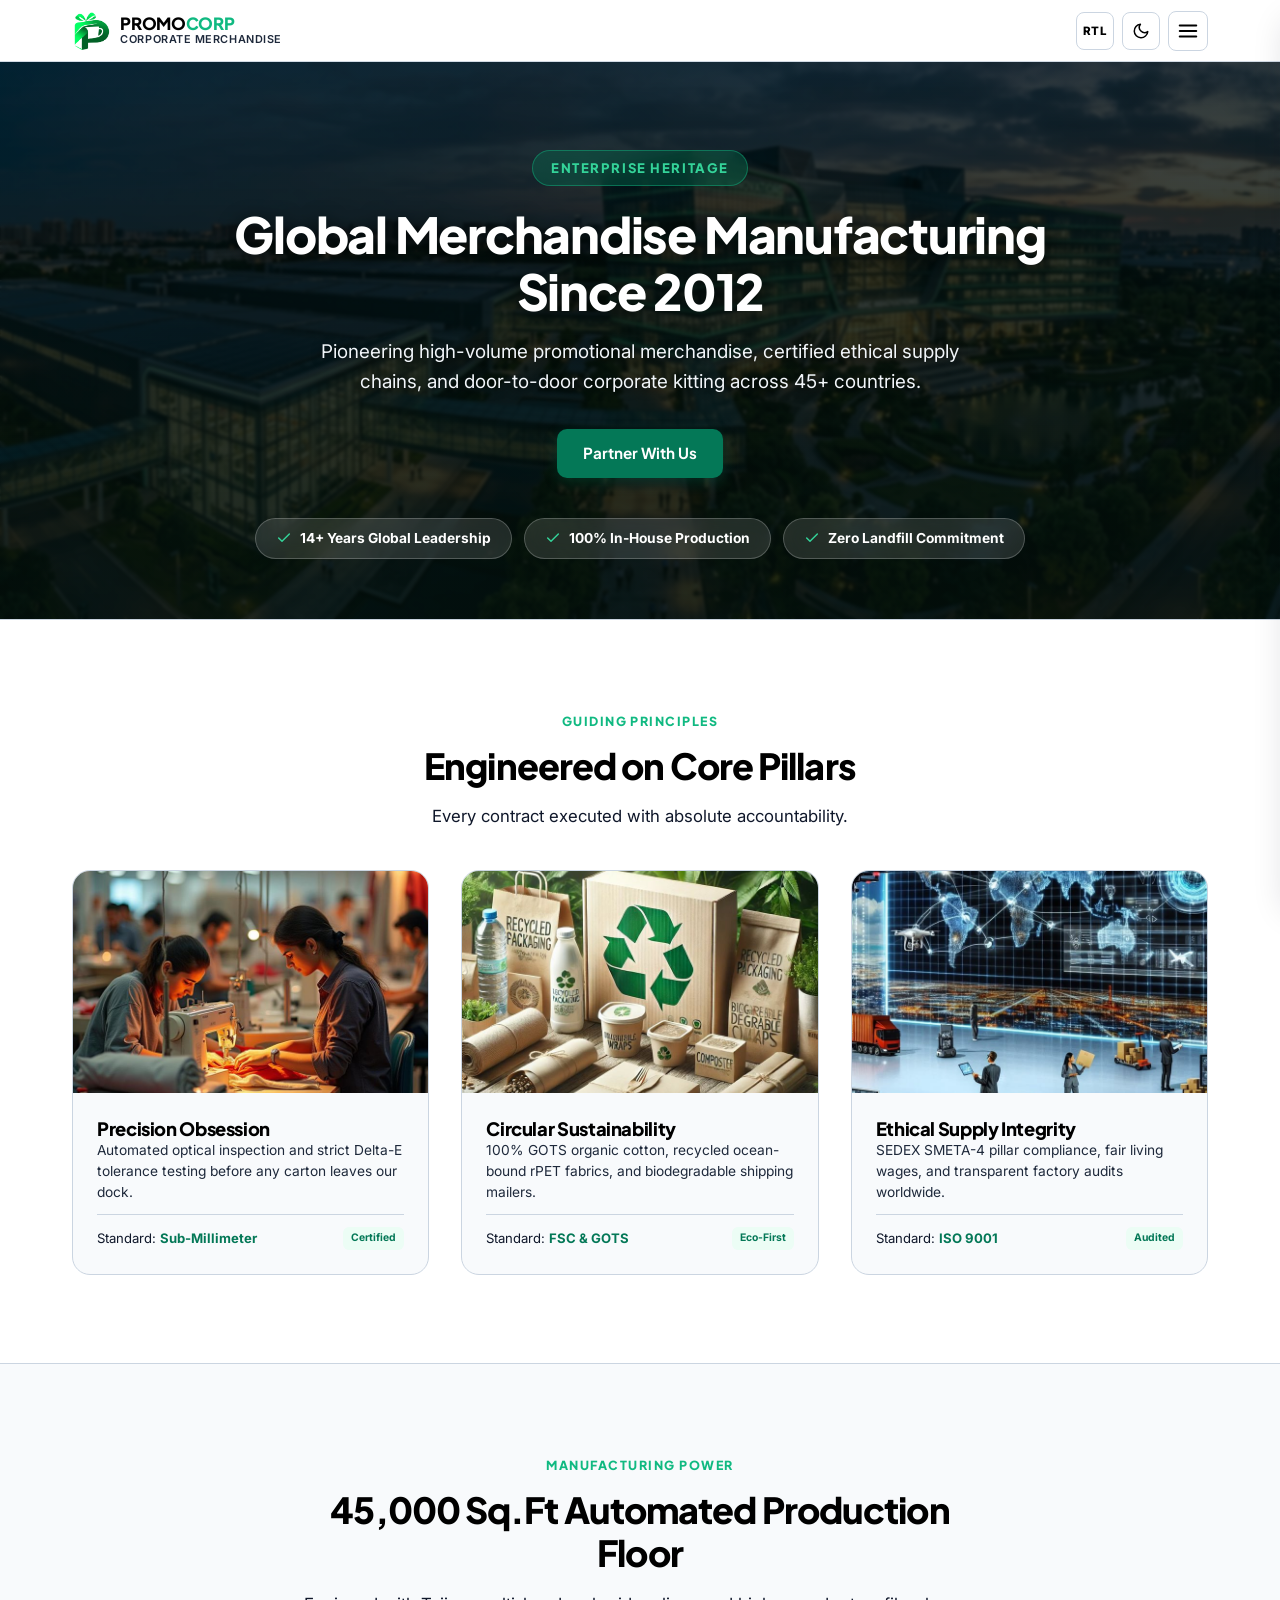
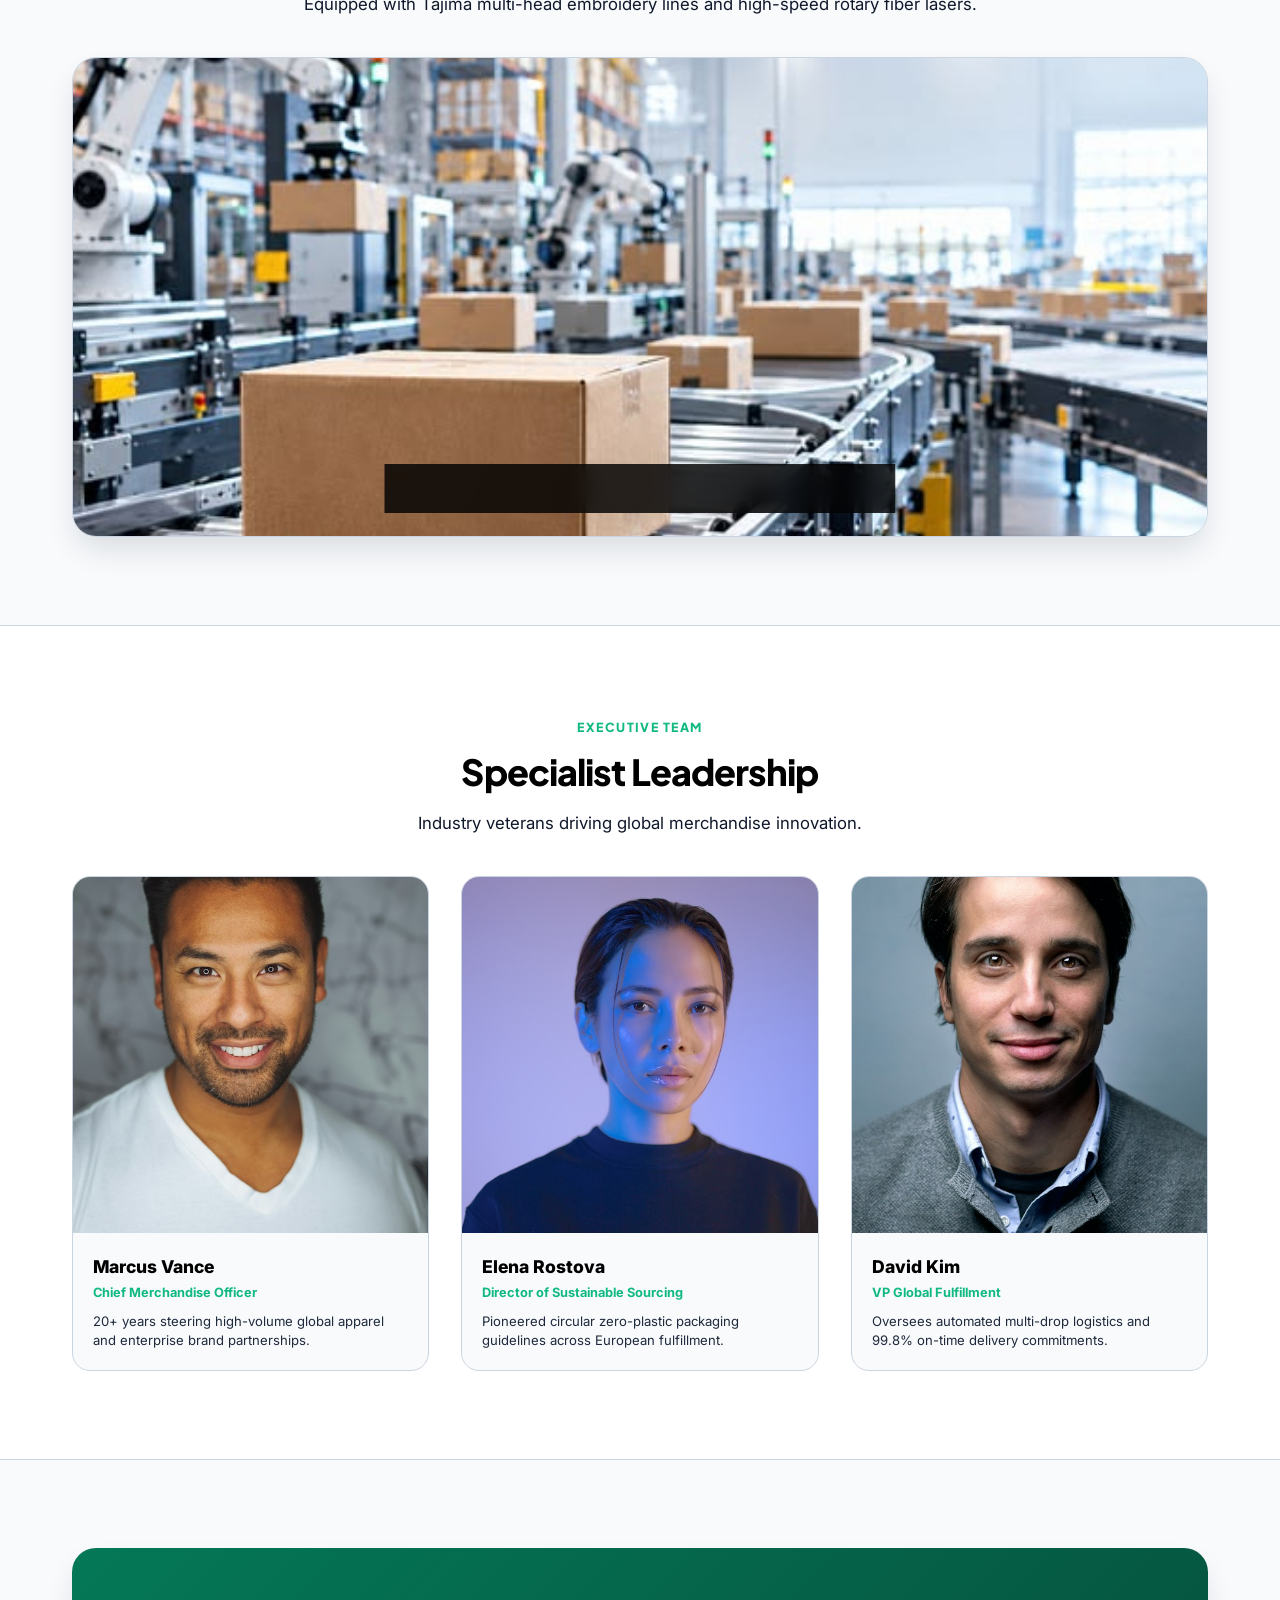
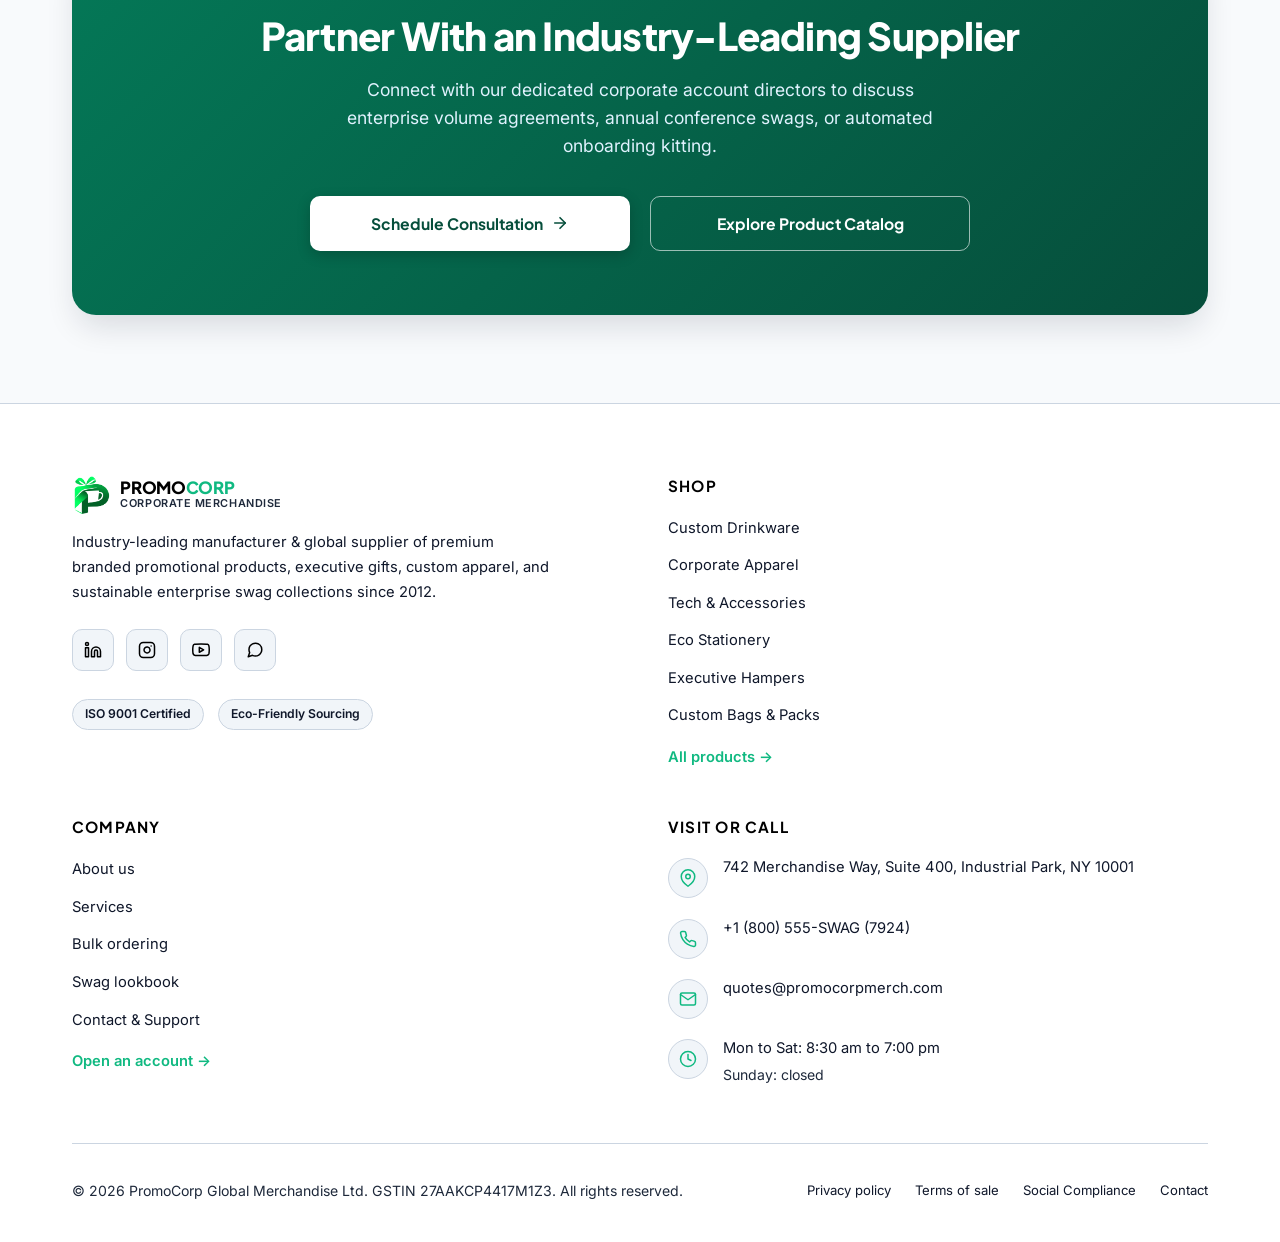
==== about.html @ 04dabd07 "first commit" ====
<!DOCTYPE html>
<html lang="en" dir="ltr">

<head>
  <meta charset="UTF-8">
  <meta name="viewport" content="width=device-width, initial-scale=1.0">
  <title>About Our Corporate Merchandise Company | PromoCorp</title>
  <meta name="description"
    content="Discover PromoCorp's heritage, global production facilities, sustainable sourcing standards, and executive leadership in corporate merchandise and promotional products.">
  <link rel="icon" type="image/png" href="assets/images/logo.png">
  <link rel="stylesheet" href="assets/css/style.css">
  <link rel="stylesheet" href="assets/css/responsive.css">
</head>

<body>

  <!-- ==========================================
       BRANDED PAGE LOADER
       ========================================== -->
  <div id="page-loader" aria-hidden="true">
    <div class="loader-brand">
      <div class="loader-ring"></div>
      <img src="assets/images/logo.png" alt="PromoCorp Logo" width="58" height="58">
    </div>
    <div class="loader-text">Company Heritage</div>
  </div>

  <!-- ==========================================
       FIXED COMPACT HEADER
       ========================================== -->
  <header id="site-header">
    <div class="container-custom header-container">

      <!-- Brand Identity -->
      <a href="index.html" class="brand-identity" aria-label="PromoCorp Homepage">
        <img src="assets/images/logo.png" alt="PromoCorp Logo" class="brand-logo-img" width="38" height="38">
        <div class="brand-info">
          <span class="brand-name">PROMO<span>CORP</span></span>
          <span class="brand-tagline">Corporate Merchandise</span>
        </div>
      </a>

      <!-- Desktop Navigation (Exactly 6 Nav Items on One Line) -->
      <nav class="desktop-nav" aria-label="Main Navigation">
        <ul style="display: flex; align-items: center; gap: 0.25rem; list-style: none; margin: 0; padding: 0;">

          <!-- 1. Home with Click-Only Dropdown -->
          <li class="nav-item has-dropdown">
            <button type="button" class="nav-link" id="home-dropdown-btn" aria-expanded="false" aria-haspopup="true">
              <span>Home</span>
              <svg class="dropdown-arrow" viewBox="0 0 24 24" fill="none" stroke-width="2.2" stroke-linecap="round"
                stroke-linejoin="round">
                <polyline points="6 9 12 15 18 9"></polyline>
              </svg>
            </button>
            <ul class="dropdown-menu" role="menu">
              <li role="none">
                <a href="index.html" class="dropdown-link" role="menuitem">
                  <span>Home 1 - Corporate</span>
                  <span class="dropdown-badge">Default</span>
                </a>
              </li>
              <li role="none">
                <a href="home-2.html" class="dropdown-link" role="menuitem">
                  <span>Home 2 - Creative Swag</span>
                  <span class="dropdown-badge">Studio</span>
                </a>
              </li>
            </ul>
          </li>

          <!-- 2. Products -->
          <li class="nav-item">
            <a href="products.html" class="nav-link">Products</a>
          </li>

          <!-- 3. Custom Branding -->
          <li class="nav-item">
            <a href="custom-branding.html" class="nav-link">Custom Branding</a>
          </li>

          <!-- 4. About (Active - Mandatory) -->
          <li class="nav-item">
            <a href="about.html" class="nav-link active">About</a>
          </li>

          <!-- 5. Contact (Directly Visible) -->
          <li class="nav-item">
            <a href="contact.html" class="nav-link">Contact</a>
          </li>

        </ul>
      </nav>

      <!-- Action Controls: RTL, Dark Mode, Quote CTA Button, Mobile Hamburger -->
      <div class="header-actions">

        <!-- RTL Toggle -->
        <button type="button" class="btn-icon rtl-toggle-btn" aria-label="Switch text direction">
          <span class="dir-label" style="font-size: 0.72rem; font-weight: 800; letter-spacing: 0.05em;">RTL</span>
        </button>

        <!-- Dark Mode Toggle -->
        <button type="button" class="btn-icon theme-toggle-btn" aria-label="Toggle dark mode">
          <svg class="icon-moon" viewBox="0 0 24 24" fill="none" stroke="currentColor" stroke-width="2"
            stroke-linecap="round" stroke-linejoin="round">
            <path d="M21 12.79A9 9 0 1 1 11.21 3 7 7 0 0 0 21 12.79z"></path>
          </svg>
          <svg class="icon-sun" viewBox="0 0 24 24" fill="none" stroke="currentColor" stroke-width="2"
            stroke-linecap="round" stroke-linejoin="round" style="display: none;">
            <circle cx="12" cy="12" r="5"></circle>
            <line x1="12" y1="1" x2="12" y2="3"></line>
            <line x1="12" y1="21" x2="12" y2="23"></line>
            <line x1="4.22" y1="4.22" x2="5.64" y2="5.64"></line>
            <line x1="18.36" y1="18.36" x2="19.78" y2="19.78"></line>
            <line x1="1" y1="12" x2="3" y2="12"></line>
            <line x1="21" y1="12" x2="23" y2="12"></line>
            <line x1="4.22" y1="19.78" x2="5.64" y2="18.36"></line>
            <line x1="18.36" y1="5.64" x2="19.78" y2="4.22"></line>
          </svg>
        </button>

        <!-- Request a Quote CTA Button -->
        <a href="contact.html#quote" class="btn-header-cta" aria-label="Request a Corporate Quote">
          <svg viewBox="0 0 24 24" fill="none" stroke="currentColor" stroke-width="2.2" stroke-linecap="round"
            stroke-linejoin="round">
            <path d="M14 2H6a2 2 0 0 0-2 2v16a2 2 0 0 0 2 2h12a2 2 0 0 0 2-2V8z"></path>
            <polyline points="14 2 14 8 20 8"></polyline>
            <line x1="16" y1="13" x2="8" y2="13"></line>
            <line x1="16" y1="17" x2="8" y2="17"></line>
          </svg>
          <span>Request a Quote</span>
        </a>

        <!-- Mobile Menu Hamburger Button -->
        <button type="button" class="mobile-toggle-btn" id="mobile-menu-btn" aria-label="Open mobile menu"
          aria-expanded="false">
          <svg width="22" height="22" viewBox="0 0 24 24" fill="none" stroke="currentColor" stroke-width="2.2"
            stroke-linecap="round" stroke-linejoin="round">
            <line x1="3" y1="12" x2="21" y2="12"></line>
            <line x1="3" y1="6" x2="21" y2="6"></line>
            <line x1="3" y1="18" x2="21" y2="18"></line>
          </svg>
        </button>

      </div>

    </div>
  </header>

  <!-- ==========================================
       MOBILE DRAWER NAVIGATION
       ========================================== -->
  <div class="mobile-drawer-overlay" id="mobile-drawer-overlay"></div>
  <aside class="mobile-drawer" id="mobile-drawer" aria-label="Mobile Navigation">

    <!-- Mobile Drawer Header -->
    <div class="mobile-drawer-header">
      <div class="brand-identity">
        <img src="assets/images/logo.png" alt="PromoCorp Logo" class="brand-logo-img" width="34" height="34">
        <div class="brand-info">
          <span class="brand-name">PROMO<span>CORP</span></span>
          <span class="brand-tagline">Corporate Merchandise</span>
        </div>
      </div>
      <button type="button" class="mobile-drawer-close" id="mobile-drawer-close" aria-label="Close mobile menu">
        <svg width="20" height="20" viewBox="0 0 24 24" fill="none" stroke="currentColor" stroke-width="2.2"
          stroke-linecap="round" stroke-linejoin="round">
          <line x1="18" y1="6" x2="6" y2="18"></line>
          <line x1="6" y1="6" x2="18" y2="18"></line>
        </svg>
      </button>
    </div>

    <!-- Mobile Navigation Links -->
    <ul class="mobile-nav-list">

      <!-- Home with Accordion -->
      <li class="mobile-nav-item" id="mobile-home-accordion-item">
        <button type="button" class="mobile-nav-link mobile-accordion-btn" id="mobile-home-accordion-btn"
          aria-expanded="false">
          <span>Home</span>
          <svg class="dropdown-arrow" viewBox="0 0 24 24" fill="none" stroke-width="2.2" stroke-linecap="round"
            stroke-linejoin="round">
            <polyline points="6 9 12 15 18 9"></polyline>
          </svg>
        </button>
        <div class="mobile-accordion-content">
          <a href="index.html" class="mobile-sub-link">Home 1 - Corporate Edition</a>
          <a href="home-2.html" class="mobile-sub-link">Home 2 - Creative Swag Studio</a>
        </div>
      </li>

      <li><a href="products.html" class="mobile-nav-link">Products</a></li>
      <li><a href="custom-branding.html" class="mobile-nav-link">Custom Branding</a></li>
      <li><a href="about.html" class="mobile-nav-link active">About</a></li>
      <li><a href="contact.html" class="mobile-nav-link">Contact</a></li>

    </ul>

    <!-- Mobile Drawer Footer -->
    <div class="mobile-drawer-footer">
      <a href="contact.html#quote" class="btn-header-cta">
        <svg viewBox="0 0 24 24" fill="none" stroke="currentColor" stroke-width="2.2" stroke-linecap="round"
          stroke-linejoin="round">
          <path d="M14 2H6a2 2 0 0 0-2 2v16a2 2 0 0 0 2 2h12a2 2 0 0 0 2-2V8z"></path>
          <polyline points="14 2 14 8 20 8"></polyline>
          <line x1="16" y1="13" x2="8" y2="13"></line>
          <line x1="16" y1="17" x2="8" y2="17"></line>
        </svg>
        <span>Request a Quote</span>
      </a>
    </div>

  </aside>

  <!-- ==========================================
       MAIN CONTENT (ABOUT PAGE - EXACTLY 5 MAIN SECTIONS)
       ========================================== -->
  <main id="main-content">

    <!-- ----------------------------------------------------
         SECTION 1: HERITAGE & INFRASTRUCTURE HERO
         ---------------------------------------------------- -->
    <section class="about-hero-section" id="about-heritage">
      <!-- Hero Background Image & Atmospheric Overlay -->
      <img src="assets/images/about/about-hero-bg.jpg" alt="PromoCorp Global Campus and Logistics Facility"
        class="about-hero-bg-img" loading="eager">
      <div class="about-hero-overlay"></div>

      <div class="container-custom about-hero-container">
        <div class="about-hero-content-center">
          <span class="section-eyebrow about-hero-eyebrow">Enterprise Heritage</span>
          <h1 class="section-title about-hero-title">Global Merchandise Manufacturing Since 2012</h1>
          <p class="section-subtitle about-hero-subtitle">
            Pioneering high-volume promotional merchandise, certified ethical supply chains, and door-to-door corporate
            kitting across 45+ countries.
          </p>
          <div class="about-hero-actions">
            <a href="contact.html#quote" class="btn-primary">Partner With Us</a>
          </div>
        </div>

        <!-- Centered Heritage Pillars Row -->
        <div class="about-pillars-row">
          <div class="about-pillar-pill">
            <svg viewBox="0 0 24 24" fill="none" stroke="currentColor" stroke-width="2.2" stroke-linecap="round"
              stroke-linejoin="round">
              <polyline points="20 6 9 17 4 12"></polyline>
            </svg>
            <span>14+ Years Global Leadership</span>
          </div>
          <div class="about-pillar-pill">
            <svg viewBox="0 0 24 24" fill="none" stroke="currentColor" stroke-width="2.2" stroke-linecap="round"
              stroke-linejoin="round">
              <polyline points="20 6 9 17 4 12"></polyline>
            </svg>
            <span>100% In-House Production</span>
          </div>
          <div class="about-pillar-pill">
            <svg viewBox="0 0 24 24" fill="none" stroke="currentColor" stroke-width="2.2" stroke-linecap="round"
              stroke-linejoin="round">
              <polyline points="20 6 9 17 4 12"></polyline>
            </svg>
            <span>Zero Landfill Commitment</span>
          </div>
        </div>
      </div>
    </section>

    <!-- ----------------------------------------------------
         SECTION 2: CORE VALUES & CRAFTSMANSHIP (3 EVEN CARDS)
         ---------------------------------------------------- -->
    <section class="about-values-section" id="about-values">
      <div class="container-custom">
        <div style="text-align: center; max-width: 650px; margin: 0 auto;">
          <span class="section-eyebrow">Guiding Principles</span>
          <h2 class="section-title">Engineered on Core Pillars</h2>
          <p class="section-subtitle" style="margin: 0 auto;">Every contract executed with absolute accountability.</p>
        </div>

        <div class="about-values-grid">

          <!-- Value 1 -->
          <article class="about-val-card">
            <div class="about-val-img-box">
              <img src="assets/images/about/p31.jpg" alt="Precision Craftsmanship Standards" width="400" height="250"
                loading="lazy">
            </div>
            <div class="about-val-card-body">
              <div>
                <h3 class="about-val-title">Precision Obsession</h3>
                <p class="about-val-desc">Automated optical inspection and strict Delta-E tolerance testing before any
                  carton leaves our dock.</p>
              </div>
              <div class="promo-card-meta">
                <span>Standard: <strong>Sub-Millimeter</strong></span>
                <span class="dropdown-badge">Certified</span>
              </div>
            </div>
          </article>

          <!-- Value 2 -->
          <article class="about-val-card">
            <div class="about-val-img-box">
              <img src="assets/images/about/p32.jpg" alt="Circular Eco Materials" width="400" height="250"
                loading="lazy">
            </div>
            <div class="about-val-card-body">
              <div>
                <h3 class="about-val-title">Circular Sustainability</h3>
                <p class="about-val-desc">100% GOTS organic cotton, recycled ocean-bound rPET fabrics, and biodegradable
                  shipping mailers.</p>
              </div>
              <div class="promo-card-meta">
                <span>Standard: <strong>FSC &amp; GOTS</strong></span>
                <span class="dropdown-badge">Eco-First</span>
              </div>
            </div>
          </article>

          <!-- Value 3 -->
          <article class="about-val-card">
            <div class="about-val-img-box">
              <img src="assets/images/products/p33.jpg" alt="Ethical Global Supply Chain" width="400" height="250"
                loading="lazy">
            </div>
            <div class="about-val-card-body">
              <div>
                <h3 class="about-val-title">Ethical Supply Integrity</h3>
                <p class="about-val-desc">SEDEX SMETA-4 pillar compliance, fair living wages, and transparent factory
                  audits worldwide.</p>
              </div>
              <div class="promo-card-meta">
                <span>Standard: <strong>ISO 9001</strong></span>
                <span class="dropdown-badge">Audited</span>
              </div>
            </div>
          </article>

        </div>
      </div>
    </section>

    <!-- ----------------------------------------------------
         SECTION 3: PRODUCTION FLOOR PANORAMA
         ---------------------------------------------------- -->
    <section class="about-facility-section" id="about-facilities">
      <div class="container-custom">
        <div style="text-align: center; max-width: 700px; margin: 0 auto 2.5rem auto;">
          <span class="section-eyebrow">Manufacturing Power</span>
          <h2 class="section-title">45,000 Sq.Ft Automated Production Floor</h2>
          <p class="section-subtitle" style="margin: 0 auto;">Equipped with Tajima multi-head embroidery lines and
            high-speed rotary fiber lasers.</p>
        </div>

        <div class="facility-panorama-box">
          <img src="assets/images/about/p34.jpg" alt="PromoCorp Automated Production and Kitting Facility" width="1200"
            height="480" loading="lazy">

          <div class="facility-dock">
            <div class="facility-dock-item"><span class="accent">45,000 sq.ft</span> Facility</div>
            <div class="facility-dock-item"><span class="accent">60,000+</span> Daily Units</div>
            <div class="facility-dock-item"><span class="accent">45+</span> Export Nations</div>
          </div>
        </div>
      </div>
    </section>

    <!-- ----------------------------------------------------
         SECTION 4: LEADERSHIP DIRECTORS (3 EVEN PORTRAITS)
         ---------------------------------------------------- -->
    <section class="about-team-section" id="about-team">
      <div class="container-custom">
        <div style="text-align: center; max-width: 650px; margin: 0 auto;">
          <span class="section-eyebrow">Executive Team</span>
          <h2 class="section-title">Specialist Leadership</h2>
          <p class="section-subtitle" style="margin: 0 auto;">Industry veterans driving global merchandise innovation.
          </p>
        </div>

        <div class="about-team-grid">

          <div class="team-card">
            <div class="team-img-box">
              <img src="assets/images/about/team-marcus.jpg" alt="Marcus Vance Chief Merchandise Officer" width="400"
                height="400" loading="lazy">
            </div>
            <div class="team-card-body">
              <div>
                <div class="team-name">Marcus Vance</div>
                <div class="team-role">Chief Merchandise Officer</div>
                <p class="team-desc">20+ years steering high-volume global apparel and enterprise brand partnerships.
                </p>
              </div>
            </div>
          </div>

          <div class="team-card">
            <div class="team-img-box">
              <img src="assets/images/about/team-elena.jpg" alt="Elena Rostova Director of Sustainable Sourcing"
                width="400" height="400" loading="lazy">
            </div>
            <div class="team-card-body">
              <div>
                <div class="team-name">Elena Rostova</div>
                <div class="team-role">Director of Sustainable Sourcing</div>
                <p class="team-desc">Pioneered circular zero-plastic packaging guidelines across European fulfillment.
                </p>
              </div>
            </div>
          </div>

          <div class="team-card">
            <div class="team-img-box">
              <img src="assets/images/about/team-david.jpg" alt="David Kim VP Global Fulfillment" width="400"
                height="400" loading="lazy">
            </div>
            <div class="team-card-body">
              <div>
                <div class="team-name">David Kim</div>
                <div class="team-role">VP Global Fulfillment</div>
                <p class="team-desc">Oversees automated multi-drop logistics and 99.8% on-time delivery commitments.</p>
              </div>
            </div>
          </div>

        </div>
      </div>
    </section>

    <!-- ----------------------------------------------------
         SECTION 5: FINAL PARTNERSHIP CTA
         ---------------------------------------------------- -->
    <section class="about-cta-section" id="about-cta">
      <div class="container-custom">
        <div class="cta-inner-card">
          <h2>Partner With an Industry-Leading Supplier</h2>
          <p>
            Connect with our dedicated corporate account directors to discuss enterprise volume agreements, annual
            conference swags, or automated onboarding kitting.
          </p>
          <div class="cta-btn-group">
            <a href="contact.html#quote" class="btn-cta-white">
              <span>Schedule Consultation</span>
              <svg width="18" height="18" viewBox="0 0 24 24" fill="none" stroke="currentColor" stroke-width="2.2"
                stroke-linecap="round" stroke-linejoin="round">
                <line x1="5" y1="12" x2="19" y2="12"></line>
                <polyline points="12 5 19 12 12 19"></polyline>
              </svg>
            </a>
            <a href="products.html" class="btn-cta-outline">Explore Product Catalog</a>
          </div>
        </div>
      </div>
    </section>

  </main>

  <!-- ==========================================
       SHARED FOOTER
       ========================================== -->
  <footer id="site-footer">
    <div class="container-custom">
      <div class="footer-grid">

        <!-- Block 1: Brand & Socials (Top-Left) -->
        <div class="footer-brand-col">
          <a href="index.html" class="brand-identity">
            <img src="assets/images/logo.png" alt="PromoCorp Logo" class="brand-logo-img" width="38" height="38">
            <div class="brand-info">
              <span class="brand-name">PROMO<span>CORP</span></span>
              <span class="brand-tagline">Corporate Merchandise</span>
            </div>
          </a>
          <p class="footer-desc">
            Industry-leading manufacturer &amp; global supplier of premium branded promotional products, executive
            gifts, custom apparel, and sustainable enterprise swag collections since 2012.
          </p>

          <!-- Social Media Icons (Reference Model) -->
          <div class="footer-social-row">
            <a href="https://linkedin.com" class="footer-social-btn" aria-label="LinkedIn" target="_blank" rel="noopener">
              <svg viewBox="0 0 24 24" fill="none" stroke="currentColor" stroke-width="2" stroke-linecap="round" stroke-linejoin="round">
                <path d="M16 8a6 6 0 0 1 6 6v7h-4v-7a2 2 0 0 0-2-2 2 2 0 0 0-2 2v7h-4v-7a6 6 0 0 1 6-6z"></path>
                <rect x="2" y="9" width="4" height="12"></rect>
                <circle cx="4" cy="4" r="2"></circle>
              </svg>
            </a>
            <a href="https://instagram.com" class="footer-social-btn" aria-label="Instagram" target="_blank" rel="noopener">
              <svg viewBox="0 0 24 24" fill="none" stroke="currentColor" stroke-width="2" stroke-linecap="round" stroke-linejoin="round">
                <rect x="2" y="2" width="20" height="20" rx="5" ry="5"></rect>
                <path d="M16 11.37A4 4 0 1 1 12.63 8 4 4 0 0 1 16 11.37z"></path>
                <line x1="17.5" y1="6.5" x2="17.51" y2="6.5"></line>
              </svg>
            </a>
            <a href="https://youtube.com" class="footer-social-btn" aria-label="YouTube" target="_blank" rel="noopener">
              <svg viewBox="0 0 24 24" fill="none" stroke="currentColor" stroke-width="2" stroke-linecap="round" stroke-linejoin="round">
                <path d="M22.54 6.42a2.78 2.78 0 0 0-1.94-2C18.88 4 12 4 12 4s-6.88 0-8.6.46a2.78 2.78 0 0 0-1.94 2A29 29 0 0 0 1 11.75a29 29 0 0 0 .46 5.33A2.78 2.78 0 0 0 3.4 19c1.72.46 8.6.46 8.6.46s6.88 0 8.6-.46a2.78 2.78 0 0 0 1.94-2 29 29 0 0 0 .46-5.25 29 29 0 0 0-.46-5.33z"></path>
                <polygon points="9.75 15.02 15.5 11.75 9.75 8.48 9.75 15.02"></polygon>
              </svg>
            </a>
            <a href="https://wa.me/18005557924" class="footer-social-btn" aria-label="WhatsApp" target="_blank" rel="noopener">
              <svg viewBox="0 0 24 24" fill="none" stroke="currentColor" stroke-width="2" stroke-linecap="round" stroke-linejoin="round">
                <path d="M21 11.5a8.38 8.38 0 0 1-.9 3.8 8.5 8.5 0 0 1-7.6 4.7 8.38 8.38 0 0 1-3.8-.9L3 21l1.9-5.7a8.38 8.38 0 0 1-.9-3.8 8.5 8.5 0 0 1 4.7-7.6 8.38 8.38 0 0 1 3.8-.9h.5a8.48 8.48 0 0 1 8 8v.5z"></path>
              </svg>
            </a>
          </div>

          <div class="footer-badges">
            <span class="footer-badge-pill">ISO 9001 Certified</span>
            <span class="footer-badge-pill">Eco-Friendly Sourcing</span>
          </div>
        </div>

        <!-- Block 2: SHOP (Top-Right) -->
        <div class="footer-col-shop">
          <h2 class="footer-heading">SHOP</h2>
          <ul class="footer-nav-list">
            <li><a href="products.html#drinkware" class="footer-link">Custom Drinkware</a></li>
            <li><a href="products.html#apparel" class="footer-link">Corporate Apparel</a></li>
            <li><a href="products.html#tech" class="footer-link">Tech &amp; Accessories</a></li>
            <li><a href="products.html#stationery" class="footer-link">Eco Stationery</a></li>
            <li><a href="products.html#executive" class="footer-link">Executive Hampers</a></li>
            <li><a href="products.html#bags" class="footer-link">Custom Bags &amp; Packs</a></li>
            <li><a href="products.html" class="footer-link footer-link-highlight">All products &rarr;</a></li>
          </ul>
        </div>

        <!-- Block 3: COMPANY (Bottom-Left) -->
        <div class="footer-col-company">
          <h2 class="footer-heading">COMPANY</h2>
          <ul class="footer-nav-list">
            <li><a href="about.html" class="footer-link">About us</a></li>
            <li><a href="custom-branding.html" class="footer-link">Services</a></li>
            <li><a href="contact.html#quote" class="footer-link">Bulk ordering</a></li>
            <li><a href="home-2.html" class="footer-link">Swag lookbook</a></li>
            <li><a href="contact.html" class="footer-link">Contact &amp; Support</a></li>
            <li><a href="contact.html#quote" class="footer-link footer-link-highlight">Open an account &rarr;</a></li>
          </ul>
        </div>

        <!-- Block 4: VISIT OR CALL (Bottom-Right) -->
        <div class="footer-col-contact">
          <h2 class="footer-heading">VISIT OR CALL</h2>
          <div class="footer-contact-items-wrap">

            <div class="footer-contact-item">
              <div class="footer-icon-badge" aria-hidden="true">
                <svg viewBox="0 0 24 24" fill="none" stroke="currentColor" stroke-width="2" stroke-linecap="round"
                  stroke-linejoin="round">
                  <path d="M21 10c0 7-9 13-9 13s-9-6-9-13a9 9 0 0 1 18 0z"></path>
                  <circle cx="12" cy="10" r="3"></circle>
                </svg>
              </div>
              <div class="footer-contact-text">
                <span>742 Merchandise Way, Suite 400, Industrial Park, NY 10001</span>
              </div>
            </div>

            <div class="footer-contact-item">
              <div class="footer-icon-badge" aria-hidden="true">
                <svg viewBox="0 0 24 24" fill="none" stroke="currentColor" stroke-width="2" stroke-linecap="round"
                  stroke-linejoin="round">
                  <path
                    d="M22 16.92v3a2 2 0 0 1-2.18 2 19.79 19.79 0 0 1-8.63-3.07 19.5 19.5 0 0 1-6-6 19.79 19.79 0 0 1-3.07-8.67A2 2 0 0 1 4.11 2h3a2 2 0 0 1 2 1.72 12.84 12.84 0 0 0 .7 2.81 2 2 0 0 1-.45 2.11L8.09 9.91a16 16 0 0 0 6 6l1.27-1.27a2 2 0 0 1 2.11-.45 12.84 12.84 0 0 0 2.81.7A2 2 0 0 1 22 16.92z">
                  </path>
                </svg>
              </div>
              <div class="footer-contact-text">
                <a href="tel:+18005557924" class="footer-contact-link">+1 (800) 555-SWAG (7924)</a>
              </div>
            </div>

            <div class="footer-contact-item">
              <div class="footer-icon-badge" aria-hidden="true">
                <svg viewBox="0 0 24 24" fill="none" stroke="currentColor" stroke-width="2" stroke-linecap="round"
                  stroke-linejoin="round">
                  <path d="M4 4h16c1.1 0 2 .9 2 2v12c0 1.1-.9 2-2 2H4c-1.1 0-2-.9-2-2V6c0-1.1.9-2 2-2z"></path>
                  <polyline points="22,6 12,13 2,6"></polyline>
                </svg>
              </div>
              <div class="footer-contact-text">
                <a href="mailto:quotes@promocorpmerch.com" class="footer-contact-link">quotes@promocorpmerch.com</a>
              </div>
            </div>

            <div class="footer-contact-item">
              <div class="footer-icon-badge" aria-hidden="true">
                <svg viewBox="0 0 24 24" fill="none" stroke="currentColor" stroke-width="2" stroke-linecap="round"
                  stroke-linejoin="round">
                  <circle cx="12" cy="12" r="10"></circle>
                  <polyline points="12 6 12 12 16 14"></polyline>
                </svg>
              </div>
              <div class="footer-contact-text">
                <div>Mon to Sat: 8:30 am to 7:00 pm</div>
                <div class="footer-hours-closed">Sunday: closed</div>
              </div>
            </div>

          </div>
        </div>

      </div>

      <!-- Bottom Bar -->
      <div class="footer-bottom">
        <p class="footer-copy">&copy; 2026 PromoCorp Global Merchandise Ltd. GSTIN 27AAKCP4417M1Z3. All rights reserved.</p>
        <div class="footer-bottom-links">
          <a href="contact.html#privacy" class="footer-link">Privacy policy</a>
          <a href="contact.html#terms" class="footer-link">Terms of sale</a>
          <a href="contact.html#compliance" class="footer-link">Social Compliance</a>
          <a href="contact.html" class="footer-link">Contact</a>
        </div>
      </div>

    </div>
  </footer>

  <!-- ==========================================
       SCROLL TO TOP BUTTON
       ========================================== -->
  <button type="button" id="scroll-top-btn" aria-label="Scroll to top of page">
    <svg viewBox="0 0 24 24" fill="none" stroke="currentColor" stroke-width="2.5" stroke-linecap="round"
      stroke-linejoin="round">
      <polyline points="18 15 12 9 6 15"></polyline>
    </svg>
  </button>

  <!-- Centralized External Script (Zero Inline Script) -->
  <script src="assets/js/main.js"></script>
</body>

</html>
---- assets/css/style.css ----
@import url('https://fonts.googleapis.com/css2?family=Inter:wght@300;400;500;600;700&family=Plus+Jakarta+Sans:wght@500;600;700;800&display=swap');

/* ==========================================================================
   CSS CUSTOM PROPERTIES / DESIGN TOKENS
   ========================================================================== */
:root {
  /* Brand Palette (Luxury Emerald & Mint Green Theme) */
  --color-primary: #047857;
  /* Deep Luxury Emerald */
  --color-primary-dark: #064e3b;
  /* Deep Forest Green */
  --color-accent: #10b981;
  /* Vibrant Mint / Electric Emerald */
  --color-accent-light: #ecfdf5;
  /* Soft Mint Tint */
  --color-accent-glow: rgba(16, 185, 129, 0.25);

  /* Light Theme Surfaces & Ultra-Bright High-Contrast Text */
  --bg-body: #f8fafc;
  --bg-surface: #ffffff;
  --bg-surface-elevated: #ffffff;
  --bg-subtle: #f1f5f9;
  --border-color: #cbd5e1;
  --border-focus: #10b981;
  --text-main: #000000;
  /* Maximum contrast black in light mode */
  --text-muted: #0f172a;
  /* Crisp bold text in light mode */
  --text-dim: #1e293b;
  /* Fully readable secondary text */
  --header-bg: rgba(255, 255, 255, 0.96);
  --header-border: rgba(203, 213, 225, 0.85);

  /* Shadows */
  --shadow-sm: 0 1px 3px rgba(15, 23, 42, 0.08);
  --shadow-md: 0 6px 18px -4px rgba(15, 23, 42, 0.1);
  --shadow-lg: 0 16px 32px -6px rgba(15, 23, 42, 0.14);

  /* Typography */
  --font-heading: 'Plus Jakarta Sans', system-ui, -apple-system, sans-serif;
  --font-body: 'Inter', system-ui, -apple-system, sans-serif;

  /* Dimensions */
  --header-height: 64px;
  --transition-fast: 0.2s cubic-bezier(0.16, 1, 0.3, 1);
  --transition-smooth: 0.35s cubic-bezier(0.16, 1, 0.3, 1);
}

/* ==========================================================================
   MANDATORY STRICT DARK MODE: #000000 ONLY & MAXIMUM BRIGHT TEXT
   ========================================================================== */
html.dark {
  --bg-body: #000000;
  /* Strictly pure black */
  --bg-surface: #0a0a0a;
  --bg-surface-elevated: #141414;
  --bg-subtle: #0f0f0f;
  --border-color: #262626;
  --border-focus: #10b981;
  --text-main: #ffffff;
  /* Pure brilliant white */
  --text-muted: #ffffff;
  /* Pure brilliant white soft text */
  --text-dim: #f1f5f9;
  /* Ultra-bright secondary text */
  --header-bg: rgba(0, 0, 0, 0.95);
  --header-border: rgba(38, 38, 38, 0.9);
  --shadow-sm: 0 1px 3px rgba(0, 0, 0, 0.8);
  --shadow-md: 0 6px 20px rgba(0, 0, 0, 0.9);
  --shadow-lg: 0 16px 36px rgba(0, 0, 0, 0.95);
}

/* ==========================================================================
   RESET & BASE STYLES
   ========================================================================== */
*,
*::before,
*::after {
  box-sizing: border-box;
  margin: 0;
  padding: 0;
}

html {
  scroll-behavior: smooth;
  font-size: 16px;
  -webkit-text-size-adjust: 100%;
}

body {
  font-family: var(--font-body);
  background-color: var(--bg-body);
  color: var(--text-main);
  line-height: 1.6;
  min-height: 100vh;
  display: flex;
  flex-direction: column;
  transition: background-color var(--transition-fast), color var(--transition-fast);
  padding-top: var(--header-height);
  -webkit-font-smoothing: antialiased;
}

h1,
h2,
h3,
h4,
h5,
h6 {
  font-family: var(--font-heading);
  color: var(--text-main);
  line-height: 1.25;
  font-weight: 700;
  letter-spacing: -0.02em;
}

a {
  color: inherit;
  text-decoration: none;
  transition: color var(--transition-fast);
}

img {
  max-width: 100%;
  height: auto;
  display: block;
}

button {
  font-family: inherit;
  cursor: pointer;
  border: none;
  background: none;
}

:focus-visible {
  outline: 2px solid var(--color-accent);
  outline-offset: 2px;
}

/* Container - Header, Section & Footer Share Identical Dimensions */
.container-custom {
  width: 100%;
  max-width: 1200px;
  margin-left: auto;
  margin-right: auto;
  padding-left: 1.25rem;
  padding-right: 1.25rem;
}

@media (min-width: 640px) {
  .container-custom {
    padding-left: 1.75rem;
    padding-right: 1.75rem;
  }
}

@media (min-width: 1024px) {
  .container-custom {
    padding-left: 2rem;
    padding-right: 2rem;
  }
}

/* ==========================================================================
   BRANDED PAGE LOADER
   ========================================================================== */
#page-loader {
  position: fixed;
  inset: 0;
  background-color: var(--bg-body);
  z-index: 99999;
  display: flex;
  flex-direction: column;
  align-items: center;
  justify-content: center;
  gap: 1.25rem;
  transition: opacity 0.4s ease, visibility 0.4s ease;
}

#page-loader.loaded {
  opacity: 0;
  visibility: hidden;
  pointer-events: none;
}

.loader-brand {
  position: relative;
  display: flex;
  align-items: center;
  justify-content: center;
  width: 84px;
  height: 84px;
}

.loader-brand img {
  width: 58px;
  height: 58px;
  object-fit: contain;
  animation: pulseLogo 1.6s ease-in-out infinite;
}

.loader-ring {
  position: absolute;
  inset: 0;
  border: 3px solid rgba(16, 185, 129, 0.15);
  border-top-color: var(--color-accent);
  border-radius: 50%;
  animation: spinRing 0.9s linear infinite;
}

.loader-text {
  font-family: var(--font-heading);
  font-size: 0.85rem;
  font-weight: 700;
  letter-spacing: 0.12em;
  text-transform: uppercase;
  color: var(--text-muted);
}

@keyframes spinRing {
  to {
    transform: rotate(360deg);
  }
}

@keyframes pulseLogo {

  0%,
  100% {
    transform: scale(0.96);
    opacity: 0.85;
  }

  50% {
    transform: scale(1.05);
    opacity: 1;
  }
}

/* ==========================================================================
   FIXED COMPACT HEADER (SLEEK HEIGHT & SINGLE-LINE ALIGNMENT)
   ========================================================================== */
#site-header {
  position: fixed;
  top: 0;
  left: 0;
  right: 0;
  height: var(--header-height);
  background-color: var(--header-bg);
  backdrop-filter: blur(14px);
  -webkit-backdrop-filter: blur(14px);
  border-bottom: 1px solid var(--header-border);
  z-index: 1000;
  display: flex;
  align-items: center;
  transition: background-color var(--transition-fast), border-color var(--transition-fast), box-shadow var(--transition-fast);
}

#site-header.scrolled {
  box-shadow: var(--shadow-sm);
}

/* Header Container - 100% Identical Size to Section & Footer Containers */
.header-container {
  display: flex;
  align-items: center;
  justify-content: space-between;
  width: 100%;
  gap: 1.25rem;
}

/* Brand Identity */
.brand-identity {
  display: flex;
  align-items: center;
  gap: 0.65rem;
  text-decoration: none;
  flex-shrink: 0;
}

.brand-logo-img {
  width: 38px;
  height: 38px;
  object-fit: contain;
  transition: transform var(--transition-fast);
}

.brand-identity:hover .brand-logo-img {
  transform: scale(1.05);
}

.brand-info {
  display: flex;
  flex-direction: column;
  line-height: 1.1;
}

.brand-name {
  font-family: var(--font-heading);
  font-size: 1.05rem;
  font-weight: 800;
  letter-spacing: -0.02em;
  color: var(--text-main);
  white-space: nowrap;
}

.brand-name span {
  color: var(--color-accent);
}

.brand-tagline {
  font-size: 0.68rem;
  font-weight: 600;
  color: var(--text-dim);
  text-transform: uppercase;
  letter-spacing: 0.05em;
  white-space: nowrap;
}

/* Desktop Navigation (Exactly 6 Nav Items on One Line) */
.desktop-nav {
  display: flex;
  align-items: center;
  gap: 0.25rem;
  list-style: none;
  margin: 0;
  padding: 0;
}

.nav-item {
  position: relative;
}

.nav-link {
  display: inline-flex;
  align-items: center;
  gap: 0.35rem;
  padding: 0.45rem 0.8rem;
  font-family: var(--font-heading);
  font-size: 0.88rem;
  font-weight: 600;
  color: var(--text-muted);
  border-radius: 8px;
  white-space: nowrap;
  transition: color var(--transition-fast), background-color var(--transition-fast);
}

.nav-link:hover,
.nav-link.active {
  color: var(--color-primary);
  background-color: var(--bg-subtle);
}

html.dark .nav-link:hover,
html.dark .nav-link.active {
  color: var(--color-accent);
  background-color: var(--bg-surface-elevated);
}

.dropdown-arrow {
  width: 14px;
  height: 14px;
  transition: transform var(--transition-fast);
  stroke: currentColor;
}

/* Dropdown Menu (CLICK-ONLY, NEVER HOVER) */
.dropdown-menu {
  position: absolute;
  top: calc(100% + 8px);
  left: 0;
  min-width: 200px;
  background-color: var(--bg-surface);
  border: 1px solid var(--border-color);
  border-radius: 12px;
  padding: 0.5rem;
  box-shadow: var(--shadow-lg);
  list-style: none;
  opacity: 0;
  visibility: hidden;
  transform: translateY(8px);
  pointer-events: none;
  transition: opacity var(--transition-fast), transform var(--transition-fast), visibility var(--transition-fast);
  z-index: 1010;
}

/* RTL Dropdown Alignment */
html[dir="rtl"] .dropdown-menu {
  left: auto;
  right: 0;
}

.nav-item.dropdown-open .dropdown-menu {
  opacity: 1;
  visibility: visible;
  transform: translateY(0);
  pointer-events: auto;
}

.nav-item.dropdown-open .dropdown-arrow {
  transform: rotate(180deg);
}

.dropdown-link {
  display: flex;
  align-items: center;
  justify-content: space-between;
  padding: 0.55rem 0.75rem;
  font-size: 0.85rem;
  font-weight: 600;
  color: var(--text-muted);
  border-radius: 6px;
  transition: background-color var(--transition-fast), color var(--transition-fast);
}

.dropdown-link:hover,
.dropdown-link.active {
  background-color: var(--bg-subtle);
  color: var(--color-primary);
}

html.dark .dropdown-link:hover,
html.dark .dropdown-link.active {
  background-color: var(--bg-surface-elevated);
  color: var(--color-accent);
}

.dropdown-badge {
  font-size: 0.65rem;
  font-weight: 700;
  padding: 0.2rem 0.5rem;
  background-color: var(--color-accent-light);
  color: var(--color-primary);
  border-radius: 6px;
  white-space: nowrap;
  display: inline-flex;
  align-items: center;
  flex-shrink: 0;
}

html.dark .dropdown-badge {
  background-color: rgba(16, 185, 129, 0.18);
  color: var(--color-accent);
}

/* Header Action Controls (RTL, Dark Mode, Login Button) */
.header-actions {
  display: flex;
  align-items: center;
  gap: 0.5rem;
  flex-shrink: 0;
}

.btn-icon {
  display: inline-flex;
  align-items: center;
  justify-content: center;
  width: 38px;
  height: 38px;
  border-radius: 8px;
  border: 1px solid var(--border-color);
  background-color: var(--bg-surface);
  color: var(--text-main);
  transition: background-color var(--transition-fast), border-color var(--transition-fast), color var(--transition-fast);
}

.btn-icon:hover {
  background-color: var(--bg-subtle);
  border-color: var(--color-accent);
  color: var(--color-accent);
}

.btn-icon svg {
  width: 18px;
  height: 18px;
}

/* Header CTA Button (Replacing generic login button with high-converting quote CTA) */
.btn-header-cta,
.btn-login {
  display: inline-flex;
  align-items: center;
  gap: 0.45rem;
  padding: 0.45rem 1rem;
  height: 38px;
  font-family: var(--font-heading);
  font-size: 0.88rem;
  font-weight: 700;
  background-color: var(--color-primary);
  color: #ffffff !important;
  border-radius: 8px;
  white-space: nowrap;
  box-shadow: 0 2px 8px rgba(4, 120, 87, 0.25);
  transition: background-color var(--transition-fast), transform var(--transition-fast), box-shadow var(--transition-fast);
}

.btn-header-cta:hover,
.btn-login:hover {
  background-color: var(--color-primary-dark);
  transform: translateY(-1px);
  box-shadow: 0 4px 12px rgba(4, 120, 87, 0.35);
}

.btn-header-cta svg,
.btn-login svg {
  width: 16px;
  height: 16px;
}

/* Mobile Menu Toggle Button */
.mobile-toggle-btn {
  display: none;
  align-items: center;
  justify-content: center;
  width: 40px;
  height: 40px;
  border-radius: 8px;
  border: 1px solid var(--border-color);
  background-color: var(--bg-surface);
  color: var(--text-main);
}

/* ==========================================================================
   MOBILE DRAWER NAVIGATION
   ========================================================================== */
.mobile-drawer-overlay {
  position: fixed;
  inset: 0;
  background-color: rgba(0, 0, 0, 0.7);
  backdrop-filter: blur(4px);
  z-index: 2000;
  opacity: 0;
  visibility: hidden;
  transition: opacity var(--transition-smooth), visibility var(--transition-smooth);
}

.mobile-drawer-overlay.active {
  opacity: 1;
  visibility: visible;
}

.mobile-drawer {
  position: fixed;
  top: 0;
  bottom: 0;
  right: 0;
  width: 320px;
  max-width: 86vw;
  background-color: var(--bg-surface);
  border-left: 1px solid var(--border-color);
  z-index: 2001;
  display: flex;
  flex-direction: column;
  transform: translateX(100%);
  transition: transform var(--transition-smooth);
  box-shadow: var(--shadow-lg);
  overflow-y: auto;
}

html[dir="rtl"] .mobile-drawer {
  right: auto;
  left: 0;
  border-left: none;
  border-right: 1px solid var(--border-color);
  transform: translateX(-100%);
}

.mobile-drawer.active {
  transform: translateX(0);
}

/* Mobile Header Inside Drawer */
.mobile-drawer-header {
  display: flex;
  align-items: center;
  justify-content: space-between;
  padding: 1.15rem 1.25rem;
  border-bottom: 1px solid var(--border-color);
}

.mobile-drawer-close {
  display: inline-flex;
  align-items: center;
  justify-content: center;
  width: 36px;
  height: 36px;
  border-radius: 8px;
  border: 1px solid var(--border-color);
  color: var(--text-main);
}

/* Mobile Controls Bar inside drawer: Dark Mode & RTL & Login */
.mobile-drawer-controls {
  display: flex;
  align-items: center;
  justify-content: space-between;
  padding: 0.85rem 1.25rem;
  background-color: var(--bg-subtle);
  border-bottom: 1px solid var(--border-color);
  gap: 0.5rem;
}

.mobile-control-pills {
  display: flex;
  align-items: center;
  gap: 0.4rem;
}

/* Mobile Nav List */
.mobile-nav-list {
  list-style: none;
  padding: 1rem 1.25rem;
  display: flex;
  flex-direction: column;
  gap: 0.35rem;
  flex: 1;
}

.mobile-nav-link {
  display: flex;
  align-items: center;
  justify-content: space-between;
  width: 100%;
  padding: 0.75rem 0.85rem;
  font-family: var(--font-heading);
  font-size: 0.98rem;
  font-weight: 600;
  color: var(--text-main);
  border-radius: 8px;
  transition: background-color var(--transition-fast), color var(--transition-fast);
}

.mobile-nav-link:hover {
  background-color: var(--bg-subtle);
  color: var(--color-primary);
}

.mobile-nav-link.active {
  background-color: rgba(30, 58, 138, 0.08);
  color: var(--color-primary);
  font-weight: 700;
  border-left: 3px solid var(--color-primary);
}

html[dir="rtl"] .mobile-nav-link.active {
  border-left: none;
  border-right: 3px solid var(--color-primary);
}

html.dark .mobile-nav-link:hover {
  background-color: var(--bg-surface-elevated);
  color: var(--color-accent);
}

html.dark .mobile-nav-link.active {
  background-color: rgba(245, 158, 11, 0.12);
  color: var(--color-accent);
  font-weight: 700;
  border-left: 3px solid var(--color-accent);
}

html.dark[dir="rtl"] .mobile-nav-link.active {
  border-left: none;
  border-right: 3px solid var(--color-accent);
}

/* Mobile Accordion for Home */
.mobile-accordion-btn {
  width: 100%;
  display: flex;
  align-items: center;
  justify-content: space-between;
}

.mobile-accordion-content {
  max-height: 0;
  overflow: hidden;
  transition: max-height var(--transition-smooth);
  padding-left: 1rem;
  display: flex;
  flex-direction: column;
  gap: 0.25rem;
}

html[dir="rtl"] .mobile-accordion-content {
  padding-left: 0;
  padding-right: 1rem;
}

.mobile-nav-item.open .mobile-accordion-content {
  max-height: 180px;
  padding-top: 0.25rem;
  padding-bottom: 0.5rem;
}

.mobile-nav-item.open .dropdown-arrow {
  transform: rotate(180deg);
}

.mobile-sub-link {
  display: block;
  padding: 0.55rem 0.85rem;
  font-size: 0.88rem;
  font-weight: 600;
  color: var(--text-muted);
  border-radius: 6px;
  transition: background-color var(--transition-fast), color var(--transition-fast);
}

.mobile-sub-link:hover {
  color: var(--color-primary);
  background-color: var(--bg-subtle);
}

.mobile-sub-link.active {
  color: var(--color-primary);
  background-color: rgba(30, 58, 138, 0.08);
  font-weight: 700;
  border-left: 3px solid var(--color-primary);
}

html[dir="rtl"] .mobile-sub-link.active {
  border-left: none;
  border-right: 3px solid var(--color-primary);
}

html.dark .mobile-sub-link:hover {
  color: var(--color-accent);
}

html.dark .mobile-sub-link.active {
  color: var(--color-accent);
  background-color: rgba(245, 158, 11, 0.12);
  font-weight: 700;
  border-left: 3px solid var(--color-accent);
}

html.dark[dir="rtl"] .mobile-sub-link.active {
  border-left: none;
  border-right: 3px solid var(--color-accent);
}

/* Mobile Drawer Footer with Login Button */
.mobile-drawer-footer {
  padding: 1.25rem;
  border-top: 1px solid var(--border-color);
}

.mobile-drawer-footer .btn-header-cta,
.mobile-drawer-footer .btn-login {
  width: 100%;
  justify-content: center;
  height: 42px;
}

/* ==========================================================================
   SHARED FOOTER (Purevale-Inspired Model)
   ========================================================================== */
#site-footer {
  margin-top: auto;
  background-color: var(--bg-surface);
  border-top: 1px solid var(--border-color);
  padding-top: 4.5rem;
  padding-bottom: 2.5rem;
  color: var(--text-muted);
}

.footer-grid {
  display: grid;
  grid-template-columns: 1.6fr 1fr 1fr 1.4fr;
  gap: 2.75rem;
  margin-bottom: 3.5rem;
}

.footer-brand-col {
  display: flex;
  flex-direction: column;
  gap: 1rem;
}

.footer-desc {
  font-size: 0.92rem;
  line-height: 1.7;
  color: var(--text-muted);
  max-width: 480px;
}

/* Social Media Button Strip */
.footer-social-row {
  display: flex;
  align-items: center;
  gap: 0.75rem;
  margin-top: 0.5rem;
  margin-bottom: 0.5rem;
}

.footer-social-btn {
  display: inline-flex;
  align-items: center;
  justify-content: center;
  width: 42px;
  height: 42px;
  border-radius: 10px;
  background-color: var(--bg-subtle);
  border: 1px solid var(--border-color);
  color: var(--text-main);
  transition: all var(--transition-fast);
}

.footer-social-btn svg {
  width: 18px;
  height: 18px;
  transition: transform var(--transition-fast);
}

.footer-social-btn:hover {
  background-color: var(--color-primary);
  border-color: var(--color-primary);
  color: #ffffff;
  transform: translateY(-2px);
  box-shadow: 0 4px 12px rgba(4, 120, 87, 0.3);
}

.footer-social-btn:hover svg {
  transform: scale(1.08);
}

.footer-heading {
  font-family: var(--font-heading);
  font-size: 0.95rem;
  font-weight: 700;
  text-transform: uppercase;
  letter-spacing: 0.08em;
  color: var(--text-main);
  margin-bottom: 1.25rem;
}

.footer-nav-list {
  list-style: none;
  display: flex;
  flex-direction: column;
  gap: 0.75rem;
}

.footer-link {
  font-size: 0.92rem;
  color: var(--text-muted);
  transition: color var(--transition-fast), transform var(--transition-fast);
  display: inline-block;
}

.footer-link:hover {
  color: var(--color-accent);
  transform: translateX(4px);
}

html[dir="rtl"] .footer-link:hover {
  transform: translateX(-4px);
}

.footer-link-highlight {
  color: var(--color-accent);
  font-weight: 600;
  margin-top: 0.35rem;
}

/* Contact Block with Circular Icon Badges */
.footer-contact-items-wrap {
  display: flex;
  flex-direction: column;
  gap: 1.15rem;
}

.footer-contact-item {
  display: flex;
  align-items: flex-start;
  gap: 0.95rem;
}

.footer-icon-badge {
  display: inline-flex;
  align-items: center;
  justify-content: center;
  width: 40px;
  height: 40px;
  min-width: 40px;
  border-radius: 50%;
  background-color: var(--bg-subtle);
  border: 1px solid var(--border-color);
  color: var(--color-accent);
  flex-shrink: 0;
  margin-top: 2px;
  transition: background-color var(--transition-fast), border-color var(--transition-fast);
}

.footer-contact-item:hover .footer-icon-badge {
  background-color: rgba(4, 120, 87, 0.12);
  border-color: var(--color-accent);
}

.footer-icon-badge svg {
  width: 18px;
  height: 18px;
}

.footer-contact-text {
  font-size: 0.92rem;
  line-height: 1.6;
  color: var(--text-muted);
}

.footer-contact-link {
  color: var(--text-muted);
  transition: color var(--transition-fast);
}

.footer-contact-link:hover {
  color: var(--color-accent);
}

.footer-hours-closed {
  color: var(--text-dim);
  font-size: 0.88rem;
  margin-top: 0.2rem;
}

/* Footer Bottom Bar */
.footer-bottom {
  display: flex;
  align-items: center;
  justify-content: space-between;
  padding-top: 2.25rem;
  border-top: 1px solid var(--border-color);
  font-size: 0.88rem;
  color: var(--text-dim);
  flex-wrap: wrap;
  gap: 1.5rem;
}

.footer-copy {
  margin: 0;
  font-size: 0.88rem;
  color: var(--text-dim);
}

.footer-bottom-links {
  display: flex;
  align-items: center;
  gap: 1.75rem;
  flex-wrap: wrap;
  margin-left: auto;
}

html[dir="rtl"] .footer-bottom-links {
  margin-left: 0;
  margin-right: auto;
}

.footer-badges {
  display: flex;
  align-items: center;
  gap: 0.85rem;
  flex-wrap: wrap;
  margin-top: 0.25rem;
}

.footer-badge-pill {
  display: inline-flex;
  align-items: center;
  gap: 0.4rem;
  padding: 0.3rem 0.75rem;
  background-color: var(--bg-subtle);
  border: 1px solid var(--border-color);
  border-radius: 9999px;
  font-size: 0.76rem;
  font-weight: 600;
  color: var(--text-muted);
}

/* ==========================================================================
   SCROLL TO TOP BUTTON
   ========================================================================== */
#scroll-top-btn {
  position: fixed;
  bottom: 2rem;
  right: 2rem;
  width: 46px;
  height: 46px;
  border-radius: 12px; /* Rounded square squircle like reference image */
  background-color: var(--color-primary);
  color: #ffffff;
  border: none;
  box-shadow: 0 4px 16px rgba(4, 120, 87, 0.35);
  display: flex;
  align-items: center;
  justify-content: center;
  z-index: 900;
  opacity: 0;
  visibility: hidden;
  transform: translateY(12px);
  cursor: pointer;
  transition: opacity var(--transition-fast), transform var(--transition-fast), visibility var(--transition-fast), background-color var(--transition-fast);
}

html[dir="rtl"] #scroll-top-btn {
  right: auto;
  left: 1.5rem;
}

#scroll-top-btn.visible {
  opacity: 1;
  visibility: visible;
  transform: translateY(0);
}

#scroll-top-btn:hover {
  background-color: var(--color-accent);
  transform: translateY(-2px);
}

#scroll-top-btn svg {
  width: 20px;
  height: 20px;
}

/* ==========================================================================
   BUTTONS & COMMON UI UTILITIES
   ========================================================================== */
.btn-primary {
  display: inline-flex;
  align-items: center;
  justify-content: center;
  gap: 0.5rem;
  padding: 0.75rem 1.6rem;
  font-family: var(--font-heading);
  font-size: 0.95rem;
  font-weight: 700;
  background-color: var(--color-primary);
  color: #ffffff !important;
  border-radius: 10px;
  box-shadow: 0 4px 14px rgba(4, 120, 87, 0.28);
  transition: all var(--transition-fast);
}

.btn-primary:hover {
  background-color: var(--color-primary-dark);
  transform: translateY(-2px);
  box-shadow: 0 6px 20px rgba(4, 120, 87, 0.38);
}

.btn-secondary {
  display: inline-flex;
  align-items: center;
  justify-content: center;
  gap: 0.5rem;
  padding: 0.75rem 1.6rem;
  font-family: var(--font-heading);
  font-size: 0.95rem;
  font-weight: 700;
  background-color: var(--bg-surface);
  color: var(--text-main) !important;
  border: 1px solid var(--border-color);
  border-radius: 10px;
  box-shadow: var(--shadow-sm);
  transition: all var(--transition-fast);
}

.btn-secondary:hover {
  background-color: var(--bg-subtle);
  border-color: var(--color-accent);
  color: var(--color-accent) !important;
  transform: translateY(-2px);
}

/* ==========================================================================
   EVEN BUTTON PAIRS & ACTION GROUPS (EQUAL SIZING EVERYWHERE)
   ========================================================================== */
.btn-group-pair {
  display: flex;
  align-items: center;
  justify-content: center;
  gap: 1rem;
  flex-wrap: wrap;
  width: 100%;
}

.btn-group-pair > a,
.btn-group-pair > button,
.btn-group-pair .btn-primary,
.btn-group-pair .btn-secondary {
  display: inline-flex;
  align-items: center;
  justify-content: center;
  height: 46px;
  padding: 0 1.6rem;
  font-size: 0.95rem;
  font-weight: 700;
  border-radius: 10px;
  text-align: center;
}

/* Section Header Shared Formatting */
.section-eyebrow {
  display: inline-block;
  font-family: var(--font-heading);
  font-size: 0.78rem;
  font-weight: 800;
  letter-spacing: 0.12em;
  text-transform: uppercase;
  color: var(--color-accent);
  margin-bottom: 0.75rem;
}

.section-title {
  font-size: 2.25rem;
  font-weight: 800;
  line-height: 1.2;
  letter-spacing: -0.025em;
  color: var(--text-main);
  margin-bottom: 1rem;
}

.section-subtitle {
  font-size: 1.05rem;
  color: var(--text-muted);
  max-width: 680px;
  line-height: 1.6;
}

.section-header-center {
  text-align: center;
  max-width: 680px;
  margin-left: auto;
  margin-right: auto;
  margin-bottom: 2.75rem;
}

.section-header-center .section-subtitle {
  margin-left: auto;
  margin-right: auto;
}

.footer-bottom-links {
  display: flex;
  align-items: center;
  flex-wrap: wrap;
  gap: 0.75rem 1.5rem;
}

.footer-bottom-links .footer-link {
  font-size: 0.82rem;
  white-space: nowrap;
  transition: color var(--transition-fast);
}

/* ==========================================================================
   HOME 1 - SECTION 1: HERO EDITORIAL
   ========================================================================== */
.hero-editorial {
  padding: 4.5rem 0 3.5rem 0;
  position: relative;
  overflow: hidden;
}

.hero-grid {
  display: grid;
  grid-template-columns: 1.15fr 0.85fr;
  align-items: center;
  gap: 3.5rem;
}

.hero-content {
  display: flex;
  flex-direction: column;
  align-items: flex-start;
}

.hero-badge {
  display: inline-flex;
  align-items: center;
  gap: 0.5rem;
  padding: 0.35rem 0.85rem;
  background-color: var(--color-accent-light);
  border: 1px solid rgba(16, 185, 129, 0.35);
  border-radius: 9999px;
  font-size: 0.8rem;
  font-weight: 700;
  color: var(--color-primary);
  margin-bottom: 1.25rem;
}

html.dark .hero-badge {
  background-color: rgba(16, 185, 129, 0.15);
  color: var(--color-accent);
}

.hero-badge-dot {
  width: 8px;
  height: 8px;
  border-radius: 50%;
  background-color: var(--color-accent);
  box-shadow: 0 0 8px var(--color-accent);
}

.hero-title {
  font-size: 3.35rem;
  font-weight: 800;
  line-height: 1.12;
  letter-spacing: -0.03em;
  margin-bottom: 1.2rem;
  color: var(--text-main);
}

.hero-title .highlight {
  color: var(--color-accent);
  display: inline-block;
}

.hero-lead {
  font-size: 1.12rem;
  color: var(--text-muted);
  line-height: 1.6;
  max-width: 540px;
  margin-bottom: 2rem;
}

.hero-actions {
  display: flex;
  align-items: stretch;
  gap: 1rem;
  margin-bottom: 2.5rem;
  flex-wrap: wrap;
}

.hero-actions .btn-primary,
.hero-actions .btn-secondary {
  flex: 1 1 190px;
  justify-content: center;
  text-align: center;
}

.hero-trust-bar {
  display: flex;
  align-items: center;
  gap: 1.75rem;
  padding-top: 1.5rem;
  border-top: 1px solid var(--border-color);
  width: 100%;
}

.trust-item {
  display: flex;
  align-items: center;
  gap: 0.5rem;
  font-size: 0.85rem;
  font-weight: 600;
  color: var(--text-muted);
}

.trust-item svg {
  width: 18px;
  height: 18px;
  color: var(--color-accent);
  flex-shrink: 0;
}

.hero-visual-wrap {
  position: relative;
}

.hero-main-img-box {
  border-radius: 20px;
  overflow: hidden;
  box-shadow: var(--shadow-lg);
  border: 1px solid var(--border-color);
  background-color: var(--bg-surface);
  position: relative;
}

.hero-main-img-box img {
  width: 100%;
  height: 480px;
  object-fit: cover;
  transition: transform 0.6s cubic-bezier(0.16, 1, 0.3, 1);
}

.hero-main-img-box:hover img {
  transform: scale(1.03);
}

.hero-floating-card {
  position: absolute;
  bottom: -18px;
  left: -20px;
  background-color: var(--bg-surface);
  border: 1px solid var(--border-color);
  padding: 1rem 1.35rem;
  border-radius: 14px;
  box-shadow: var(--shadow-md);
  display: flex;
  align-items: center;
  gap: 0.85rem;
  backdrop-filter: blur(8px);
}

html[dir="rtl"] .hero-floating-card {
  left: auto;
  right: -20px;
}

.floating-icon-box {
  width: 42px;
  height: 42px;
  border-radius: 10px;
  background-color: var(--color-accent-light);
  color: var(--color-primary);
  display: flex;
  align-items: center;
  justify-content: center;
}

html.dark .floating-icon-box {
  background-color: rgba(16, 185, 129, 0.2);
  color: var(--color-accent);
}

.floating-card-title {
  font-size: 0.82rem;
  font-weight: 700;
  color: var(--text-main);
  line-height: 1.2;
}

.floating-card-sub {
  font-size: 0.74rem;
  color: var(--text-dim);
}

/* ==========================================================================
   HOME 1 - SECTION 2: POPULAR PROMO ITEMS (EVEN CARDS & EVEN TEXT)
   ========================================================================== */
.promo-gallery-section {
  padding: 5rem 0;
  background-color: var(--bg-surface);
  border-top: 1px solid var(--border-color);
  border-bottom: 1px solid var(--border-color);
}

.promo-header-flex {
  display: flex;
  align-items: flex-end;
  justify-content: space-between;
  margin-bottom: 3rem;
  flex-wrap: wrap;
  gap: 1.5rem;
}

.promo-grid {
  display: grid;
  grid-template-columns: repeat(4, 1fr);
  gap: 1.75rem;
  align-items: stretch;
}

.promo-card {
  background-color: var(--bg-body);
  border: 1px solid var(--border-color);
  border-radius: 16px;
  overflow: hidden;
  display: flex;
  flex-direction: column;
  height: 100%;
  transition: transform var(--transition-smooth), box-shadow var(--transition-smooth), border-color var(--transition-smooth);
}

.promo-card:hover {
  transform: translateY(-4px);
  box-shadow: var(--shadow-md);
  border-color: var(--color-accent);
}

.promo-card-img-wrap {
  position: relative;
  width: 100%;
  aspect-ratio: 4 / 3;
  overflow: hidden;
  background-color: var(--bg-subtle);
}

.promo-card-img-wrap img {
  width: 100%;
  height: 100%;
  object-fit: cover;
  transition: transform 0.5s ease;
}

.promo-card:hover .promo-card-img-wrap img {
  transform: scale(1.06);
}

.promo-tag-pill {
  position: absolute;
  top: 12px;
  right: 12px;
  background-color: rgba(10, 15, 29, 0.85);
  color: #ffffff;
  font-size: 0.72rem;
  font-weight: 700;
  padding: 0.2rem 0.55rem;
  border-radius: 6px;
  backdrop-filter: blur(4px);
}

html[dir="rtl"] .promo-tag-pill {
  right: auto;
  left: 12px;
}

.promo-card-body {
  padding: 1.25rem;
  display: flex;
  flex-direction: column;
  justify-content: space-between;
  flex: 1;
  gap: 0.85rem;
}

.promo-card-title {
  font-size: 1.05rem;
  font-weight: 700;
  color: var(--text-main);
  line-height: 1.3;
}

.promo-card-desc {
  font-size: 0.85rem;
  color: var(--text-dim);
  margin-top: 0.35rem;
  line-height: 1.45;
  min-height: 2.8em;
}

.promo-card-meta {
  display: flex;
  align-items: center;
  justify-content: space-between;
  padding-top: 0.75rem;
  border-top: 1px solid var(--border-color);
  font-size: 0.82rem;
  color: var(--text-muted);
}

.promo-card-meta strong {
  color: var(--color-primary);
}

html.dark .promo-card-meta strong {
  color: var(--color-accent);
}

/* ==========================================================================
   HOME 1 - SECTION 3: BESPOKE CUSTOM BRANDING CRAFT
   ========================================================================== */
.branding-craft-section {
  padding: 5.5rem 0;
  background-color: var(--bg-body);
}

.craft-grid {
  display: grid;
  grid-template-columns: 1fr 1fr;
  gap: 4rem;
  align-items: center;
}

.craft-img-container {
  position: relative;
  border-radius: 20px;
  overflow: hidden;
  box-shadow: var(--shadow-lg);
  border: 1px solid var(--border-color);
}

.craft-img-container img {
  width: 100%;
  height: 480px;
  object-fit: cover;
}

.craft-method-list {
  display: flex;
  flex-direction: column;
  gap: 1.25rem;
  margin-top: 1.75rem;
}

.craft-method-item {
  padding: 1.25rem;
  background-color: var(--bg-surface);
  border: 1px solid var(--border-color);
  border-radius: 14px;
  transition: border-color var(--transition-fast), transform var(--transition-fast);
}

.craft-method-item:hover {
  border-color: var(--color-accent);
  transform: translateX(4px);
}

html[dir="rtl"] .craft-method-item:hover {
  transform: translateX(-4px);
}

.method-top {
  display: flex;
  align-items: center;
  justify-content: space-between;
  margin-bottom: 0.4rem;
}

.method-name {
  font-family: var(--font-heading);
  font-size: 1rem;
  font-weight: 700;
  color: var(--text-main);
}

.method-badge {
  font-size: 0.72rem;
  font-weight: 700;
  padding: 0.15rem 0.5rem;
  border-radius: 4px;
  background-color: var(--color-accent-light);
  color: var(--color-primary);
}

html.dark .method-badge {
  background-color: rgba(16, 185, 129, 0.15);
  color: var(--color-accent);
}

.method-desc {
  font-size: 0.88rem;
  color: var(--text-muted);
  line-height: 1.5;
}

/* ==========================================================================
   HOME 1 - SECTION 4: ENTERPRISE MERCHANDISE SOLUTIONS
   ========================================================================== */
.enterprise-merch-section {
  padding: 5.5rem 0;
  background-color: var(--bg-surface);
  border-top: 1px solid var(--border-color);
  border-bottom: 1px solid var(--border-color);
}

.enterprise-grid {
  display: grid;
  grid-template-columns: 1fr 1fr;
  gap: 3.5rem;
  align-items: center;
}

.enterprise-stats-row {
  display: grid;
  grid-template-columns: repeat(3, 1fr);
  gap: 1.5rem;
  margin: 2.25rem 0 2rem 0;
}

.stat-box {
  background-color: var(--bg-body);
  border: 1px solid var(--border-color);
  padding: 1.25rem 1rem;
  border-radius: 12px;
  text-align: center;
}

.stat-number {
  font-family: var(--font-heading);
  font-size: 1.85rem;
  font-weight: 800;
  color: var(--color-accent);
  line-height: 1.1;
  margin-bottom: 0.35rem;
}

.stat-label {
  font-size: 0.76rem;
  font-weight: 600;
  color: var(--text-muted);
  text-transform: uppercase;
  letter-spacing: 0.04em;
}

.enterprise-img-box {
  border-radius: 20px;
  overflow: hidden;
  box-shadow: var(--shadow-lg);
  border: 1px solid var(--border-color);
}

.enterprise-img-box img {
  width: 100%;
  height: 420px;
  object-fit: cover;
}

/* ==========================================================================
   HOME 1 - SECTION 5: SUSTAINABLE ECO-MERCH SPOTLIGHT
   ========================================================================== */
.eco-spotlight-section {
  padding: 5.5rem 0;
  background-color: var(--bg-body);
}

.eco-grid {
  display: grid;
  grid-template-columns: 0.9fr 1.1fr;
  gap: 3.5rem;
  align-items: center;
}

.eco-visual-box {
  position: relative;
  border-radius: 20px;
  overflow: hidden;
  border: 1px solid var(--border-color);
  box-shadow: var(--shadow-lg);
}

.eco-visual-box img {
  width: 100%;
  height: 440px;
  object-fit: cover;
}

.eco-pills-row {
  display: flex;
  flex-wrap: wrap;
  gap: 0.65rem;
  margin: 1.75rem 0 2.25rem 0;
}

.eco-pill {
  display: inline-flex;
  align-items: center;
  gap: 0.4rem;
  padding: 0.45rem 0.9rem;
  background-color: var(--bg-surface);
  border: 1px solid var(--border-color);
  border-radius: 9999px;
  font-size: 0.82rem;
  font-weight: 700;
  color: var(--text-main);
}

.eco-pill svg {
  width: 16px;
  height: 16px;
  color: var(--color-accent);
}

/* ==========================================================================
   HOME 1 - SECTION 6: HIGH-CONVERSION FINAL CTA
   ========================================================================== */
.home-cta-banner {
  padding: 5rem 0;
  background-color: var(--bg-surface);
  border-top: 1px solid var(--border-color);
}

.cta-inner-card {
  background: linear-gradient(135deg, #047857 0%, #064e3b 100%);
  color: #ffffff;
  border-radius: 24px;
  padding: 4rem 3rem;
  text-align: center;
  box-shadow: var(--shadow-lg);
  position: relative;
  overflow: hidden;
}

.cta-inner-card h2 {
  color: #ffffff;
  font-size: 2.4rem;
  font-weight: 800;
  margin-bottom: 1rem;
}

.cta-inner-card p {
  color: #e0f2fe;
  font-size: 1.1rem;
  max-width: 600px;
  margin: 0 auto 2.25rem auto;
  line-height: 1.6;
}

.cta-btn-group {
  display: flex;
  align-items: stretch;
  justify-content: center;
  gap: 1.25rem;
  flex-wrap: wrap;
}

.cta-btn-group .btn-cta-white,
.cta-btn-group .btn-cta-outline {
  flex: 1 1 220px;
  max-width: 320px;
  justify-content: center;
  text-align: center;
}

.btn-cta-white {
  display: inline-flex;
  align-items: center;
  justify-content: center;
  gap: 0.5rem;
  padding: 0.85rem 1.85rem;
  font-family: var(--font-heading);
  font-size: 0.98rem;
  font-weight: 700;
  background-color: #ffffff;
  color: #064e3b !important;
  border-radius: 10px;
  box-shadow: 0 4px 14px rgba(0, 0, 0, 0.2);
  transition: all var(--transition-fast);
}

.btn-cta-white:hover {
  background-color: #f1f5f9;
  transform: translateY(-2px);
  box-shadow: 0 6px 20px rgba(0, 0, 0, 0.28);
}

.btn-cta-outline {
  display: inline-flex;
  align-items: center;
  justify-content: center;
  gap: 0.5rem;
  padding: 0.85rem 1.85rem;
  font-family: var(--font-heading);
  font-size: 0.98rem;
  font-weight: 700;
  background-color: transparent;
  color: #ffffff !important;
  border: 1.5px solid rgba(255, 255, 255, 0.6);
  border-radius: 10px;
  transition: all var(--transition-fast);
}

.btn-cta-outline:hover {
  background-color: rgba(255, 255, 255, 0.15);
  border-color: #ffffff;
  transform: translateY(-2px);
}

/* ==========================================================================
   HOME 2 - SECTION 1: PANORAMIC STUDIO HERO (FULL-PAGE BILLBOARD WITH GLASS BOX)
   ========================================================================== */
.h2-hero-panorama {
  position: relative;
  width: 100%;
  min-height: calc(100vh - var(--header-height));
  display: flex;
  align-items: center;
  justify-content: center;
  padding: 4.5rem 0;
  overflow: hidden;
  background-color: #000000;
}

.h2-hero-bg-img {
  position: absolute;
  inset: 0;
  width: 100%;
  height: 100%;
  object-fit: cover;
  object-position: center;
  z-index: 1;
  transition: transform 1.2s cubic-bezier(0.16, 1, 0.3, 1);
}

.h2-hero-panorama:hover .h2-hero-bg-img {
  transform: scale(1.03);
}

.h2-hero-overlay {
  position: absolute;
  inset: 0;
  z-index: 2;
  background: linear-gradient(180deg, rgba(0, 0, 0, 0.45) 0%, rgba(0, 0, 0, 0.72) 100%);
}

.h2-hero-panorama .container-custom {
  position: relative;
  z-index: 3;
  width: 100%;
}

.h2-hero-content-wrap,
.h2-hero-glass-box,
.h2-hero-billboard-box {
  position: relative;
  max-width: 900px;
  width: 100%;
  margin: 0 auto;
  background: transparent !important;
  border: none !important;
  border-radius: 0 !important;
  box-shadow: none !important;
  backdrop-filter: none !important;
  -webkit-backdrop-filter: none !important;
  padding: 1.5rem 0;
  text-align: center;
  display: flex;
  flex-direction: column;
  align-items: center;
}

.h2-hero-content {
  position: relative;
  width: 100%;
  display: flex;
  flex-direction: column;
  align-items: center;
}

.h2-hero-eyebrow {
  display: inline-block;
  font-size: 0.82rem;
  font-weight: 800;
  color: var(--color-accent);
  text-transform: uppercase;
  letter-spacing: 0.12em;
  background-color: rgba(4, 120, 87, 0.35);
  border: 1px solid rgba(16, 185, 129, 0.45);
  padding: 0.4rem 1.15rem;
  border-radius: 999px;
  margin-bottom: 1.35rem;
  backdrop-filter: blur(8px);
}

.h2-hero-title {
  font-size: 3.4rem;
  font-weight: 800;
  line-height: 1.14;
  letter-spacing: -0.03em;
  color: #ffffff !important;
  margin-bottom: 1.25rem;
  text-shadow: 0 3px 18px rgba(0, 0, 0, 0.75);
}

.h2-hero-lead {
  font-size: 1.2rem;
  color: #f1f5f9 !important;
  max-width: 650px;
  margin: 0 auto 2.5rem auto;
  line-height: 1.6;
  text-shadow: 0 2px 10px rgba(0, 0, 0, 0.7);
}

.h2-hero-btns {
  display: flex;
  justify-content: center;
  align-items: stretch;
  gap: 1.25rem;
  flex-wrap: wrap;
  margin-bottom: 2.75rem;
}

.h2-hero-btns .btn-primary,
.h2-hero-btns .btn-cta-outline {
  flex: 1 1 190px;
  max-width: 280px;
  height: 56px;
  min-height: 56px;
  max-height: 56px;
  padding: 0 1.25rem;
  justify-content: center;
  text-align: center;
  box-sizing: border-box;
}

.h2-hero-dock {
  display: inline-flex;
  align-items: center;
  gap: 1rem;
  background-color: rgba(0, 0, 0, 0.75);
  padding: 0.65rem 1.65rem;
  border-radius: 9999px;
  border: 1px solid rgba(255, 255, 255, 0.22);
  backdrop-filter: blur(12px);
  -webkit-backdrop-filter: blur(12px);
  box-shadow: 0 6px 24px rgba(0, 0, 0, 0.45);
}

.h2-dock-pill {
  font-size: 0.82rem;
  font-weight: 700;
  color: #ffffff;
  display: flex;
  align-items: center;
  gap: 0.5rem;
  letter-spacing: 0.02em;
}

.h2-dock-pill span.dot {
  width: 7px;
  height: 7px;
  border-radius: 50%;
  background-color: var(--color-accent);
  box-shadow: 0 0 10px var(--color-accent);
}


/* ==========================================================================
   HOME 2 - SECTION 2: ASYMMETRIC VISUAL LOOKBOOK MOSAIC
   ========================================================================== */
.h2-lookbook-section {
  padding: 5.5rem 0;
  background-color: var(--bg-surface);
  border-top: 1px solid var(--border-color);
  border-bottom: 1px solid var(--border-color);
}

.h2-lookbook-grid {
  display: grid;
  grid-template-columns: 1.2fr 0.8fr;
  gap: 2rem;
  margin-top: 2.5rem;
}

.lookbook-item-tall {
  position: relative;
  border-radius: 20px;
  overflow: hidden;
  height: 520px;
  border: 1px solid var(--border-color);
  box-shadow: var(--shadow-md);
}

.lookbook-item-tall img,
.lookbook-item-stacked img {
  width: 100%;
  height: 100%;
  object-fit: cover;
  transition: transform 0.5s ease;
}

.lookbook-item-tall:hover img,
.lookbook-item-stacked:hover img {
  transform: scale(1.05);
}

.lookbook-tag {
  position: absolute;
  bottom: 20px;
  left: 20px;
  background-color: rgba(0, 0, 0, 0.82);
  color: #ffffff;
  padding: 0.75rem 1.25rem;
  border-radius: 12px;
  backdrop-filter: blur(8px);
  border: 1px solid rgba(255, 255, 255, 0.15);
}

html[dir="rtl"] .lookbook-tag {
  left: auto;
  right: 20px;
}

.lookbook-tag-title {
  font-family: var(--font-heading);
  font-size: 1rem;
  font-weight: 700;
  margin-bottom: 0.2rem;
}

.lookbook-tag-sub {
  font-size: 0.78rem;
  color: var(--color-accent);
  font-weight: 600;
}

.lookbook-stacked-col {
  display: flex;
  flex-direction: column;
  gap: 2rem;
}

.lookbook-item-stacked {
  position: relative;
  border-radius: 20px;
  overflow: hidden;
  height: 245px;
  border: 1px solid var(--border-color);
  box-shadow: var(--shadow-md);
}

/* ==========================================================================
   HOME 2 - SECTION 3: BESPOKE UNBOXING & KITTING
   ========================================================================== */
.h2-unboxing-section {
  padding: 5.5rem 0;
  background-color: var(--bg-body);
}

.unboxing-card-wrap {
  position: relative;
  border-radius: 24px;
  overflow: hidden;
  border: 1px solid var(--border-color);
  box-shadow: var(--shadow-xl);
  background: #0f172a;
}

.unboxing-bg-img {
  position: absolute;
  inset: 0;
  width: 100%;
  height: 100%;
  object-fit: cover;
  z-index: 1;
  filter: brightness(0.38);
}

.unboxing-card-overlay {
  position: absolute;
  inset: 0;
  background: linear-gradient(180deg, rgba(15, 23, 42, 0.6) 0%, rgba(15, 23, 42, 0.88) 100%);
  z-index: 2;
  pointer-events: none;
}

.unboxing-overlay-content {
  position: relative;
  z-index: 3;
  display: flex;
  flex-direction: column;
  justify-content: space-between;
  gap: 2.5rem;
  padding: 3.5rem;
  color: #ffffff;
  min-height: 480px;
}

.unboxing-header {
  display: flex;
  flex-direction: column;
  align-items: flex-start;
}

.unboxing-badge {
  display: inline-flex;
  align-items: center;
  gap: 0.5rem;
  padding: 0.35rem 0.85rem;
  background: rgba(0, 0, 0, 0.55);
  border: 1px solid rgba(255, 255, 255, 0.2);
  border-radius: 9999px;
  font-size: 0.78rem;
  font-weight: 700;
  color: var(--color-accent);
  margin-bottom: 0.85rem;
  backdrop-filter: blur(8px);
  letter-spacing: 0.03em;
  text-transform: uppercase;
}

.unboxing-badge-dot {
  width: 7px;
  height: 7px;
  border-radius: 50%;
  background-color: var(--color-accent);
  box-shadow: 0 0 6px var(--color-accent);
}

.unboxing-title {
  color: #ffffff;
  font-size: 2.25rem;
  font-weight: 800;
  line-height: 1.25;
  max-width: 650px;
  margin-bottom: 0.5rem;
  font-family: var(--font-heading);
}

.unboxing-subtitle {
  font-size: 0.95rem;
  color: #cbd5e1;
  max-width: 600px;
  line-height: 1.5;
  margin: 0;
}

.unboxing-steps-row {
  display: grid;
  grid-template-columns: repeat(3, 1fr);
  gap: 1.75rem;
  background-color: rgba(10, 15, 30, 0.78);
  border: 1px solid rgba(255, 255, 255, 0.18);
  padding: 1.75rem 2rem;
  border-radius: 18px;
  backdrop-filter: blur(16px);
  box-shadow: 0 8px 32px rgba(0, 0, 0, 0.35);
}

.unboxing-step-card {
  display: flex;
  align-items: flex-start;
  gap: 1.15rem;
  padding-right: 1.25rem;
  border-right: 1px solid rgba(255, 255, 255, 0.12);
}

.unboxing-step-card:last-child {
  border-right: none;
  padding-right: 0;
}

html[dir="rtl"] .unboxing-step-card {
  padding-right: 0;
  padding-left: 1.25rem;
  border-right: none;
  border-left: 1px solid rgba(255, 255, 255, 0.12);
}

html[dir="rtl"] .unboxing-step-card:last-child {
  border-left: none;
  padding-left: 0;
}

.unboxing-step-num {
  display: inline-flex;
  align-items: center;
  justify-content: center;
  width: 44px;
  height: 44px;
  flex-shrink: 0;
  border-radius: 12px;
  background: rgba(16, 185, 129, 0.15);
  border: 1px solid rgba(16, 185, 129, 0.4);
  color: var(--color-accent);
  font-family: var(--font-heading);
  font-size: 1.15rem;
  font-weight: 800;
  line-height: 1;
}

.unboxing-step-body {
  flex: 1;
  min-width: 0;
}

.unboxing-step-title {
  font-size: 1.02rem;
  font-weight: 700;
  color: #ffffff;
  margin-bottom: 0.35rem;
  line-height: 1.3;
  font-family: var(--font-heading);
}

.unboxing-step-desc {
  font-size: 0.85rem;
  color: #cbd5e1;
  line-height: 1.45;
  margin: 0;
}

/* ==========================================================================
   HOME 2 - SECTION 4: INDUSTRY-SPECIFIC MERCH SUITES (EVEN VERTICALS)
   ========================================================================== */
.h2-suites-section {
  padding: 5.5rem 0;
  background-color: var(--bg-surface);
  border-top: 1px solid var(--border-color);
  border-bottom: 1px solid var(--border-color);
}

.h2-suites-grid {
  display: grid;
  grid-template-columns: 1fr 1fr;
  gap: 2.5rem;
  margin-top: 2.5rem;
}

.suite-card {
  position: relative;
  border-radius: 20px;
  overflow: hidden;
  height: 440px;
  border: 1px solid var(--border-color);
  box-shadow: var(--shadow-lg);
  display: flex;
  flex-direction: column;
  justify-content: flex-end;
  padding: 2.5rem;
  color: #ffffff;
}

.suite-card img {
  position: absolute;
  inset: 0;
  width: 100%;
  height: 100%;
  object-fit: cover;
  transition: transform 0.6s ease;
  z-index: 1;
}

.suite-card:hover img {
  transform: scale(1.05);
}

.suite-card-overlay {
  position: absolute;
  inset: 0;
  background: linear-gradient(to top, rgba(0, 0, 0, 0.85) 0%, rgba(0, 0, 0, 0.2) 60%, transparent 100%);
  z-index: 2;
}

.suite-card-content {
  position: relative;
  z-index: 3;
}

.suite-card h3 {
  color: #ffffff;
  font-size: 1.6rem;
  font-weight: 800;
  margin-bottom: 0.5rem;
}

.suite-card p {
  color: #f1f5f9;
  font-size: 0.92rem;
  margin-bottom: 1.25rem;
}

/* ==========================================================================
   HOME 2 - SECTION 5: QUALITY TESTING LAB
   ========================================================================== */
.h2-quality-section {
  padding: 5.5rem 0;
  background-color: var(--bg-body);
}

.quality-grid {
  display: grid;
  grid-template-columns: 1fr 1fr;
  gap: 3.5rem;
  align-items: center;
}

.quality-stats-list {
  display: flex;
  flex-direction: column;
  gap: 1.25rem;
  margin-top: 2rem;
}

.quality-stat-row {
  display: flex;
  align-items: flex-start;
  gap: 1rem;
  padding: 1rem 1.25rem;
  border-radius: 12px;
  background-color: var(--bg-surface);
  border: 1px solid var(--border-color);
}

.quality-stat-icon {
  width: 36px;
  height: 36px;
  border-radius: 8px;
  background-color: var(--color-accent-light);
  color: var(--color-primary);
  display: flex;
  align-items: center;
  justify-content: center;
  flex-shrink: 0;
}

html.dark .quality-stat-icon {
  background-color: rgba(16, 185, 129, 0.2);
  color: var(--color-accent);
}

.quality-img-container {
  border-radius: 20px;
  overflow: hidden;
  border: 1px solid var(--border-color);
  box-shadow: var(--shadow-lg);
}

.quality-img-container img {
  width: 100%;
  height: 440px;
  object-fit: cover;
}

/* ==========================================================================
   HOME 2 - SECTION 6: ESTIMATOR & FINAL CTA BAR
   ========================================================================== */
.h2-quote-bar-section {
  padding: 5.5rem 0;
  background-color: var(--bg-surface);
  border-top: 1px solid var(--border-color);
}

.h2-quote-box {
  background-color: var(--bg-body);
  border: 2px solid var(--border-color);
  border-radius: 24px;
  padding: 3.75rem 2.5rem;
  display: flex;
  flex-direction: column;
  align-items: center;
  justify-content: center;
  text-align: center;
  gap: 2rem;
  max-width: 900px;
  margin: 0 auto;
}

.h2-quote-details {
  text-align: center;
  display: flex;
  flex-direction: column;
  align-items: center;
}

.h2-quote-details .section-eyebrow {
  margin-bottom: 0.75rem;
}

.h2-quote-details h2 {
  font-size: 2.35rem;
  font-weight: 800;
  margin-bottom: 0.75rem;
  text-align: center;
}

.h2-quote-details p {
  color: var(--text-muted);
  font-size: 1.05rem;
  max-width: 620px;
  margin: 0 auto;
  text-align: center;
  line-height: 1.6;
}

.h2-quote-actions {
  display: flex;
  align-items: stretch;
  justify-content: center;
  gap: 1.25rem;
  flex-wrap: wrap;
}

.h2-quote-actions .btn-primary,
.h2-quote-actions .btn-secondary {
  flex: 1 1 190px;
  max-width: 280px;
  justify-content: center;
  text-align: center;
}

/* ==========================================================================
   PRODUCTS PAGE - SECTION 1: CATEGORY FILTER HERO STRIP
   ========================================================================== */
.prod-hero-strip {
  position: relative;
  overflow: hidden;
  padding: 5.5rem 0 3.75rem 0;
  background-color: #03100b;
  background-image: linear-gradient(180deg, rgba(2, 10, 7, 0.72) 0%, rgba(3, 14, 10, 0.88) 100%), url('../images/hero/products-hero-bg.jpg');
  background-size: cover;
  background-position: center;
  border-bottom: 1px solid var(--border-color);
}

.prod-hero-bg-img {
  position: absolute;
  inset: 0;
  width: 100%;
  height: 100%;
  object-fit: cover;
  object-position: center;
  z-index: 1;
  transition: transform 1.2s cubic-bezier(0.16, 1, 0.3, 1);
}

.prod-hero-strip:hover .prod-hero-bg-img {
  transform: scale(1.03);
}

.prod-hero-overlay {
  position: absolute;
  inset: 0;
  z-index: 2;
  background: linear-gradient(180deg, rgba(2, 10, 7, 0.75) 0%, rgba(3, 15, 11, 0.88) 100%);
  backdrop-filter: blur(1.5px);
  -webkit-backdrop-filter: blur(1.5px);
}

.prod-hero-container {
  position: relative;
  z-index: 3;
}

.prod-hero-content-center {
  display: flex;
  flex-direction: column;
  align-items: center;
  text-align: center;
  max-width: 860px;
  margin: 0 auto 2.5rem auto;
}

.prod-hero-eyebrow {
  display: inline-flex;
  align-items: center;
  font-family: var(--font-heading);
  font-size: 0.82rem;
  font-weight: 800;
  letter-spacing: 0.12em;
  text-transform: uppercase;
  color: #34d399;
  background-color: rgba(4, 120, 87, 0.35);
  border: 1px solid rgba(16, 185, 129, 0.45);
  padding: 0.4rem 1.15rem;
  border-radius: 9999px;
  margin-bottom: 1.25rem;
  backdrop-filter: blur(8px);
  -webkit-backdrop-filter: blur(8px);
}

.prod-hero-title {
  font-size: 3.1rem;
  font-weight: 800;
  line-height: 1.16;
  letter-spacing: -0.025em;
  color: #ffffff !important;
  text-align: center;
  margin-bottom: 1rem;
  text-shadow: 0 3px 18px rgba(0, 0, 0, 0.75);
}

.prod-hero-subtitle {
  font-size: 1.18rem;
  color: #f1f5f9 !important;
  max-width: 660px;
  margin: 0 auto 2rem auto;
  line-height: 1.6;
  text-align: center;
  text-shadow: 0 2px 10px rgba(0, 0, 0, 0.7);
}

.prod-hero-actions {
  display: flex;
  align-items: center;
  justify-content: center;
  gap: 1rem;
}

.prod-pill-filter-bar {
  display: flex;
  align-items: center;
  justify-content: center;
  gap: 0.65rem;
  overflow-x: auto;
  padding: 0.5rem 0.25rem 0.75rem 0.25rem;
  -webkit-overflow-scrolling: touch;
}

.filter-pill {
  padding: 0.55rem 1.25rem;
  border-radius: 9999px;
  background-color: rgba(255, 255, 255, 0.12);
  backdrop-filter: blur(10px);
  -webkit-backdrop-filter: blur(10px);
  border: 1px solid rgba(255, 255, 255, 0.22);
  font-family: var(--font-heading);
  font-size: 0.86rem;
  font-weight: 700;
  color: #ffffff;
  white-space: nowrap;
  transition: all var(--transition-fast);
}

.filter-pill:hover,
.filter-pill.active {
  background-color: var(--color-primary);
  color: #ffffff;
  border-color: var(--color-accent);
  box-shadow: 0 4px 14px rgba(16, 185, 129, 0.45);
  transform: translateY(-2px);
}

@media (max-width: 768px) {
  .prod-hero-strip {
    padding: 3.75rem 0 2.5rem 0;
  }

  .prod-hero-title {
    font-size: 2.15rem;
  }

  .prod-hero-subtitle {
    font-size: 1rem;
    margin-bottom: 1.75rem;
  }

  .prod-pill-filter-bar {
    justify-content: flex-start;
  }
}

/* ==========================================================================
   PRODUCTS PAGE - SECTION 2: CATEGORY MATRIX (6 EVEN CARDS)
   ========================================================================== */
.prod-category-section {
  padding: 5.5rem 0;
  background-color: var(--bg-surface);
}

.prod-cat-grid-6 {
  display: grid;
  grid-template-columns: repeat(3, 1fr);
  gap: 2rem;
  align-items: stretch;
}

.prod-cat-card {
  background-color: var(--bg-body);
  border: 1px solid var(--border-color);
  border-radius: 18px;
  overflow: hidden;
  display: flex;
  flex-direction: column;
  height: 100%;
  transition: transform var(--transition-smooth), box-shadow var(--transition-smooth), border-color var(--transition-smooth);
}

.prod-cat-card:hover {
  transform: translateY(-4px);
  box-shadow: var(--shadow-lg);
  border-color: var(--color-accent);
}

.prod-cat-img-box {
  position: relative;
  width: 100%;
  aspect-ratio: 16 / 10;
  overflow: hidden;
  background-color: var(--bg-subtle);
}

.prod-cat-img-box img {
  width: 100%;
  height: 100%;
  object-fit: cover;
  transition: transform 0.5s ease;
}

.prod-cat-card:hover .prod-cat-img-box img {
  transform: scale(1.06);
}

.prod-count-badge {
  position: absolute;
  top: 12px;
  left: 12px;
  background-color: rgba(0, 0, 0, 0.85);
  color: #ffffff;
  font-size: 0.72rem;
  font-weight: 700;
  padding: 0.2rem 0.6rem;
  border-radius: 6px;
  backdrop-filter: blur(4px);
}

html[dir="rtl"] .prod-count-badge {
  left: auto;
  right: 12px;
}

.prod-cat-card-body {
  padding: 1.35rem;
  display: flex;
  flex-direction: column;
  justify-content: space-between;
  flex: 1;
  gap: 0.85rem;
}

.prod-cat-card-title {
  font-size: 1.15rem;
  font-weight: 800;
  color: var(--text-main);
  line-height: 1.25;
}

.prod-cat-card-desc {
  font-size: 0.86rem;
  color: var(--text-dim);
  line-height: 1.45;
  min-height: 2.8em;
}

.prod-cat-card-footer {
  display: flex;
  align-items: center;
  justify-content: space-between;
  padding-top: 0.85rem;
  border-top: 1px solid var(--border-color);
  font-size: 0.82rem;
  color: var(--text-muted);
}

/* ==========================================================================
   PRODUCTS PAGE - FEATURED VISUAL SPOTLIGHT (4 OVERLAY IMAGES)
   ========================================================================== */
.prod-visual-spotlight-section {
  padding: 5.5rem 0;
  background-color: var(--bg-body);
  border-top: 1px solid var(--border-color);
}

.prod-spotlight-grid-4 {
  display: grid;
  grid-template-columns: repeat(4, 1fr);
  gap: 1.5rem;
  align-items: stretch;
}

.prod-spotlight-card {
  display: block;
  text-decoration: none;
  border-radius: 20px;
  overflow: hidden;
  position: relative;
  background-color: #03100b;
  border: 1px solid var(--border-color);
  box-shadow: var(--shadow-md);
  transition: transform var(--transition-smooth), border-color var(--transition-smooth), box-shadow var(--transition-smooth);
}

.prod-spotlight-card:hover {
  transform: translateY(-6px);
  border-color: var(--color-accent);
  box-shadow: 0 12px 32px rgba(4, 120, 87, 0.28);
}

.prod-spotlight-img-box {
  position: relative;
  width: 100%;
  aspect-ratio: 4 / 5;
  overflow: hidden;
}

.prod-spotlight-img-box img {
  width: 100%;
  height: 100%;
  object-fit: cover;
  object-position: center;
  transition: transform 0.6s cubic-bezier(0.16, 1, 0.3, 1);
  display: block;
}

.prod-spotlight-card:hover .prod-spotlight-img-box img {
  transform: scale(1.08);
}

.prod-spotlight-overlay {
  position: absolute;
  inset: 0;
  display: flex;
  flex-direction: column;
  justify-content: flex-end;
  align-items: flex-start;
  padding: 1.75rem 1.35rem;
  background: linear-gradient(180deg, rgba(0, 0, 0, 0.05) 0%, rgba(2, 10, 7, 0.45) 50%, rgba(1, 6, 4, 0.92) 100%);
  transition: background var(--transition-smooth);
}

.prod-spotlight-card:hover .prod-spotlight-overlay {
  background: linear-gradient(180deg, rgba(0, 0, 0, 0.1) 0%, rgba(4, 120, 87, 0.45) 50%, rgba(2, 10, 7, 0.96) 100%);
}

.prod-spotlight-badge {
  display: inline-block;
  font-family: var(--font-heading);
  font-size: 0.72rem;
  font-weight: 800;
  letter-spacing: 0.1em;
  text-transform: uppercase;
  color: #34d399;
  background: rgba(4, 120, 87, 0.45);
  border: 1px solid rgba(16, 185, 129, 0.5);
  padding: 0.25rem 0.75rem;
  border-radius: 9999px;
  margin-bottom: 0.65rem;
  backdrop-filter: blur(8px);
  -webkit-backdrop-filter: blur(8px);
  transition: transform var(--transition-fast), background var(--transition-fast), color var(--transition-fast);
}

.prod-spotlight-card:hover .prod-spotlight-badge {
  background: var(--color-accent);
  color: #ffffff;
  border-color: var(--color-accent);
}

.prod-spotlight-title {
  font-family: var(--font-heading);
  font-size: 1.25rem;
  font-weight: 800;
  line-height: 1.25;
  letter-spacing: -0.015em;
  color: #ffffff !important;
  text-shadow: 0 2px 10px rgba(0, 0, 0, 0.85);
  margin: 0;
  transition: color var(--transition-fast);
}

.prod-spotlight-card:hover .prod-spotlight-title {
  color: #a7f3d0 !important;
}

@media (max-width: 1024px) {
  .prod-spotlight-grid-4 {
    grid-template-columns: repeat(2, 1fr);
    gap: 1.5rem;
  }
}

@media (max-width: 580px) {
  .prod-visual-spotlight-section {
    padding: 3.5rem 0;
  }
  .prod-spotlight-grid-4 {
    grid-template-columns: 1fr;
    gap: 1.25rem;
  }
  .prod-spotlight-img-box {
    aspect-ratio: 16 / 11;
  }
}

/* ==========================================================================
   PRODUCTS PAGE - SECTION 3: BEST-SELLER SPREAD
   ========================================================================== */
.prod-bestseller-spread {
  padding: 5.5rem 0;
  background-color: var(--bg-body);
  border-top: 1px solid var(--border-color);
  border-bottom: 1px solid var(--border-color);
}

.bestseller-grid {
  display: grid;
  grid-template-columns: 1fr 1fr;
  gap: 3.5rem;
  align-items: center;
}

.bestseller-img-wrap {
  border-radius: 20px;
  overflow: hidden;
  border: 1px solid var(--border-color);
  box-shadow: var(--shadow-lg);
  position: relative;
}

.bestseller-img-wrap img {
  width: 100%;
  height: 460px;
  object-fit: cover;
}

.bestseller-specs-list {
  display: grid;
  grid-template-columns: 1fr 1fr;
  gap: 1.25rem;
  margin: 1.75rem 0 2rem 0;
}

.spec-chip {
  padding: 0.85rem 1rem;
  border-radius: 10px;
  background-color: var(--bg-surface);
  border: 1px solid var(--border-color);
}

.spec-chip-title {
  font-size: 0.76rem;
  font-weight: 700;
  color: var(--color-accent);
  text-transform: uppercase;
  margin-bottom: 0.2rem;
}

.spec-chip-val {
  font-weight: 700;
  color: var(--text-main);
  font-size: 0.92rem;
}

/* ==========================================================================
   PRODUCTS PAGE - SECTION 4: VOLUME DISCOUNT TIERS MATRIX
   ========================================================================== */
.prod-pricing-matrix {
  padding: 5.5rem 0;
  background-color: var(--bg-surface);
}

.tiers-grid {
  display: grid;
  grid-template-columns: repeat(3, 1fr);
  gap: 2rem;
  align-items: stretch;
  margin-top: 2.5rem;
}

.tier-card {
  background-color: var(--bg-body);
  border: 1px solid var(--border-color);
  border-radius: 18px;
  padding: 2.25rem;
  display: flex;
  flex-direction: column;
  justify-content: space-between;
  height: 100%;
  transition: transform var(--transition-fast), border-color var(--transition-fast);
}

.tier-card.featured-tier {
  border: 2px solid var(--color-accent);
  box-shadow: 0 8px 24px var(--color-accent-glow);
}

.tier-header {
  margin-bottom: 1.5rem;
}

.tier-name {
  font-size: 1.2rem;
  font-weight: 800;
  color: var(--text-main);
}

.tier-discount {
  font-family: var(--font-heading);
  font-size: 2.25rem;
  font-weight: 800;
  color: var(--color-accent);
  margin: 0.5rem 0;
}

.tier-perks-list {
  list-style: none;
  display: flex;
  flex-direction: column;
  gap: 0.75rem;
  margin-bottom: 2rem;
}

.tier-perk-item {
  display: flex;
  align-items: center;
  gap: 0.5rem;
  font-size: 0.88rem;
  color: var(--text-muted);
}

.tier-perk-item svg {
  width: 16px;
  height: 16px;
  color: var(--color-accent);
  flex-shrink: 0;
}

/* ==========================================================================
   PRODUCTS PAGE - SECTION 5: BESPOKE SOURCING CTA
   ========================================================================== */
.prod-cta-banner {
  padding: 5.5rem 0;
  background-color: var(--bg-body);
  border-top: 1px solid var(--border-color);
}

.sourcing-grid {
  display: grid;
  grid-template-columns: 1fr 1fr;
  gap: 3.5rem;
  align-items: center;
  background-color: var(--bg-surface);
  border: 1px solid var(--border-color);
  border-radius: 24px;
  overflow: hidden;
  box-shadow: var(--shadow-lg);
}

.sourcing-visual {
  height: 100%;
  min-height: 420px;
}

.sourcing-visual img {
  width: 100%;
  height: 100%;
  object-fit: cover;
}

.sourcing-content {
  padding: 3rem;
}

/* ==========================================================================
   CUSTOM BRANDING PAGE - SECTION 1: HERO STRIP
   ========================================================================== */
.cb-hero-strip {
  position: relative;
  overflow: hidden;
  padding: 5.5rem 0 3.75rem 0;
  background-color: #03100b;
  background-image: linear-gradient(180deg, rgba(2, 10, 7, 0.72) 0%, rgba(3, 14, 10, 0.88) 100%), url('../images/services/branding-hero-bg.jpg');
  background-size: cover;
  background-position: center;
  border-bottom: 1px solid var(--border-color);
}

.cb-hero-bg-img {
  position: absolute;
  inset: 0;
  width: 100%;
  height: 100%;
  object-fit: cover;
  object-position: center;
  z-index: 1;
  transition: transform 1.2s cubic-bezier(0.16, 1, 0.3, 1);
}

.cb-hero-strip:hover .cb-hero-bg-img {
  transform: scale(1.03);
}

.cb-hero-overlay {
  position: absolute;
  inset: 0;
  z-index: 2;
  background: linear-gradient(180deg, rgba(2, 10, 7, 0.75) 0%, rgba(3, 15, 11, 0.88) 100%);
  backdrop-filter: blur(1.5px);
  -webkit-backdrop-filter: blur(1.5px);
}

.cb-hero-container {
  position: relative;
  z-index: 3;
}

.cb-hero-content-center {
  display: flex;
  flex-direction: column;
  align-items: center;
  text-align: center;
  max-width: 860px;
  margin: 0 auto 2.5rem auto;
}

.cb-hero-eyebrow {
  display: inline-flex;
  align-items: center;
  font-family: var(--font-heading);
  font-size: 0.82rem;
  font-weight: 800;
  letter-spacing: 0.12em;
  text-transform: uppercase;
  color: #34d399;
  background-color: rgba(4, 120, 87, 0.35);
  border: 1px solid rgba(16, 185, 129, 0.45);
  padding: 0.4rem 1.15rem;
  border-radius: 9999px;
  margin-bottom: 1.25rem;
  backdrop-filter: blur(8px);
  -webkit-backdrop-filter: blur(8px);
}

.cb-hero-title {
  font-size: 3.1rem;
  font-weight: 800;
  line-height: 1.16;
  letter-spacing: -0.025em;
  color: #ffffff !important;
  text-align: center;
  margin-bottom: 1rem;
  text-shadow: 0 3px 18px rgba(0, 0, 0, 0.75);
}

.cb-hero-subtitle {
  font-size: 1.18rem;
  color: #f1f5f9 !important;
  max-width: 680px;
  margin: 0 auto 2rem auto;
  line-height: 1.6;
  text-align: center;
  text-shadow: 0 2px 10px rgba(0, 0, 0, 0.7);
}

.cb-hero-actions {
  display: flex;
  align-items: center;
  justify-content: center;
  gap: 1rem;
}

.cb-specs-pills {
  display: flex;
  justify-content: center;
  align-items: center;
  gap: 0.75rem;
  flex-wrap: wrap;
}

.cb-spec-pill {
  display: inline-flex;
  align-items: center;
  gap: 0.5rem;
  padding: 0.55rem 1.25rem;
  background-color: rgba(255, 255, 255, 0.12);
  backdrop-filter: blur(10px);
  -webkit-backdrop-filter: blur(10px);
  border: 1px solid rgba(255, 255, 255, 0.22);
  border-radius: 9999px;
  font-size: 0.86rem;
  font-weight: 700;
  color: #ffffff;
  transition: all var(--transition-fast);
}

.cb-spec-pill svg {
  width: 16px;
  height: 16px;
  color: #34d399;
}

.cb-spec-pill:hover {
  background-color: var(--color-primary);
  border-color: var(--color-accent);
  box-shadow: 0 4px 14px rgba(16, 185, 129, 0.45);
  transform: translateY(-2px);
}

@media (max-width: 768px) {
  .cb-hero-strip {
    padding: 3.75rem 0 2.5rem 0;
  }
  .cb-hero-title {
    font-size: 2.15rem;
  }
  .cb-hero-subtitle {
    font-size: 1rem;
    margin-bottom: 1.75rem;
  }
}

/* ==========================================================================
   CUSTOM BRANDING PAGE - SECTION 2: 4-METHOD DEEP-DIVE MATRIX (EVEN CARDS)
   ========================================================================== */
.cb-methods-section {
  padding: 5.5rem 0;
  background-color: var(--bg-surface);
}

.cb-methods-grid {
  display: grid;
  grid-template-columns: repeat(2, 1fr);
  gap: 2.25rem;
  margin-top: 2.5rem;
  align-items: stretch;
}

.cb-method-card {
  background-color: var(--bg-body);
  border: 1px solid var(--border-color);
  border-radius: 18px;
  overflow: hidden;
  display: flex;
  flex-direction: column;
  height: 100%;
  transition: transform var(--transition-smooth), box-shadow var(--transition-smooth), border-color var(--transition-smooth);
}

.cb-method-card:hover {
  transform: translateY(-4px);
  box-shadow: var(--shadow-lg);
  border-color: var(--color-accent);
}

.cb-method-img-box {
  width: 100%;
  aspect-ratio: 16 / 10;
  overflow: hidden;
  background-color: var(--bg-subtle);
  position: relative;
}

.cb-method-img-box img {
  width: 100%;
  height: 100%;
  object-fit: cover;
  transition: transform 0.5s ease;
}

.cb-method-card:hover .cb-method-img-box img {
  transform: scale(1.06);
}

.cb-method-card-body {
  padding: 1.5rem;
  display: flex;
  flex-direction: column;
  justify-content: space-between;
  flex: 1;
  gap: 1rem;
}

.cb-method-title {
  font-size: 1.25rem;
  font-weight: 800;
  color: var(--text-main);
  line-height: 1.25;
}

.cb-method-desc {
  font-size: 0.88rem;
  color: var(--text-dim);
  line-height: 1.5;
  min-height: 2.8em;
}

.cb-method-specs-row {
  display: flex;
  align-items: center;
  justify-content: space-between;
  gap: 0.5rem;
  flex-wrap: wrap;
  padding-top: 0.85rem;
  border-top: 1px solid var(--border-color);
  font-size: 0.82rem;
  color: var(--text-muted);
}

/* ==========================================================================
   CUSTOM BRANDING PAGE - SECTION 3: 4-STAGE PROOFING FLOW (TIMELINE)
   ========================================================================== */
.cb-process-section {
  padding: 5.5rem 0;
  background-color: var(--bg-body);
  border-top: 1px solid var(--border-color);
  border-bottom: 1px solid var(--border-color);
}

.cb-flow-grid {
  display: grid;
  grid-template-columns: repeat(4, 1fr);
  gap: 1.5rem;
  margin-top: 3rem;
  align-items: stretch;
}

.cb-flow-step {
  background-color: var(--bg-surface);
  border: 1px solid var(--border-color);
  border-radius: 16px;
  padding: 1.75rem 1.5rem;
  display: flex;
  flex-direction: column;
  justify-content: space-between;
  height: 100%;
  position: relative;
}

.cb-flow-step-num {
  font-family: var(--font-heading);
  font-size: 1.85rem;
  font-weight: 800;
  color: var(--color-accent);
  line-height: 1;
  margin-bottom: 0.75rem;
}

.cb-flow-step-title {
  font-size: 1rem;
  font-weight: 700;
  color: var(--text-main);
  margin-bottom: 0.35rem;
}

.cb-flow-step-desc {
  font-size: 0.84rem;
  color: var(--text-dim);
  line-height: 1.45;
}

/* ==========================================================================
   CUSTOM BRANDING PAGE - SECTION 4: PANTONE EXACT MATCH LAB
   ========================================================================== */
.cb-color-lab-section {
  padding: 5.5rem 0;
  background-color: var(--bg-surface);
}

.cb-lab-grid {
  display: grid;
  grid-template-columns: 1fr 1fr;
  gap: 3.5rem;
  align-items: center;
}

.cb-lab-visual {
  border-radius: 20px;
  overflow: hidden;
  border: 1px solid var(--border-color);
  box-shadow: var(--shadow-lg);
}

.cb-lab-visual img {
  width: 100%;
  height: 440px;
  object-fit: cover;
}

.cb-lab-metrics-list {
  display: flex;
  flex-direction: column;
  gap: 1.25rem;
  margin-top: 1.75rem;
}

.cb-lab-metric-card {
  padding: 1.15rem 1.25rem;
  background-color: var(--bg-body);
  border: 1px solid var(--border-color);
  border-radius: 12px;
  display: flex;
  align-items: flex-start;
  gap: 1rem;
}

.cb-lab-metric-icon {
  width: 38px;
  height: 38px;
  border-radius: 8px;
  background-color: var(--color-accent-light);
  color: var(--color-primary);
  display: flex;
  align-items: center;
  justify-content: center;
  flex-shrink: 0;
}

html.dark .cb-lab-metric-icon {
  background-color: rgba(16, 185, 129, 0.2);
  color: var(--color-accent);
}

/* ==========================================================================
   CUSTOM BRANDING PAGE - SECTION 5: FINAL VIRTUAL PROOF CTA
   ========================================================================== */
.cb-cta-section {
  padding: 5.5rem 0;
  background-color: var(--bg-body);
  border-top: 1px solid var(--border-color);
}

.cb-proof-card {
  display: grid;
  grid-template-columns: 1fr 1fr;
  gap: 3.5rem;
  align-items: center;
  background-color: var(--bg-surface);
  border: 1px solid var(--border-color);
  border-radius: 24px;
  overflow: hidden;
  box-shadow: var(--shadow-lg);
}

.cb-proof-visual {
  height: 100%;
  min-height: 420px;
}

.cb-proof-visual img {
  width: 100%;
  height: 100%;
  object-fit: cover;
}

.cb-proof-content {
  padding: 3rem;
}

/* ==========================================================================
   ABOUT PAGE - SECTION 1: HERITAGE HERO
   ========================================================================== */
.about-hero-section {
  position: relative;
  overflow: hidden;
  padding: 5.5rem 0 3.75rem 0;
  background-color: #03100b;
  background-image: linear-gradient(180deg, rgba(2, 10, 7, 0.72) 0%, rgba(3, 14, 10, 0.88) 100%), url('../images/about/about-hero-bg.jpg');
  background-size: cover;
  background-position: center;
  border-bottom: 1px solid var(--border-color);
}

.about-hero-bg-img {
  position: absolute;
  inset: 0;
  width: 100%;
  height: 100%;
  object-fit: cover;
  object-position: center;
  z-index: 1;
  transition: transform 1.2s cubic-bezier(0.16, 1, 0.3, 1);
}

.about-hero-section:hover .about-hero-bg-img {
  transform: scale(1.03);
}

.about-hero-overlay {
  position: absolute;
  inset: 0;
  z-index: 2;
  background: linear-gradient(180deg, rgba(2, 10, 7, 0.75) 0%, rgba(3, 15, 11, 0.88) 100%);
  backdrop-filter: blur(1.5px);
  -webkit-backdrop-filter: blur(1.5px);
}

.about-hero-container {
  position: relative;
  z-index: 3;
}

.about-hero-content-center {
  display: flex;
  flex-direction: column;
  align-items: center;
  text-align: center;
  max-width: 860px;
  margin: 0 auto 2.5rem auto;
}

.about-hero-eyebrow {
  display: inline-flex;
  align-items: center;
  font-family: var(--font-heading);
  font-size: 0.82rem;
  font-weight: 800;
  letter-spacing: 0.12em;
  text-transform: uppercase;
  color: #34d399;
  background-color: rgba(4, 120, 87, 0.35);
  border: 1px solid rgba(16, 185, 129, 0.45);
  padding: 0.4rem 1.15rem;
  border-radius: 9999px;
  margin-bottom: 1.25rem;
  backdrop-filter: blur(8px);
  -webkit-backdrop-filter: blur(8px);
}

.about-hero-title {
  font-size: 3.1rem;
  font-weight: 800;
  line-height: 1.16;
  letter-spacing: -0.025em;
  color: #ffffff !important;
  text-align: center;
  margin-bottom: 1rem;
  text-shadow: 0 3px 18px rgba(0, 0, 0, 0.75);
}

.about-hero-subtitle {
  font-size: 1.18rem;
  color: #f1f5f9 !important;
  max-width: 680px;
  margin: 0 auto 2rem auto;
  line-height: 1.6;
  text-align: center;
  text-shadow: 0 2px 10px rgba(0, 0, 0, 0.7);
}

.about-hero-actions {
  display: flex;
  align-items: center;
  justify-content: center;
  gap: 1rem;
}

.about-pillars-row {
  display: flex;
  justify-content: center;
  align-items: center;
  gap: 0.75rem;
  flex-wrap: wrap;
}

.about-pillar-pill {
  display: inline-flex;
  align-items: center;
  gap: 0.5rem;
  padding: 0.55rem 1.25rem;
  background-color: rgba(255, 255, 255, 0.12);
  backdrop-filter: blur(10px);
  -webkit-backdrop-filter: blur(10px);
  border: 1px solid rgba(255, 255, 255, 0.22);
  border-radius: 9999px;
  font-size: 0.86rem;
  font-weight: 700;
  color: #ffffff;
  transition: all var(--transition-fast);
}

.about-pillar-pill svg {
  width: 16px;
  height: 16px;
  color: #34d399;
}

.about-pillar-pill:hover {
  background-color: var(--color-primary);
  border-color: var(--color-accent);
  box-shadow: 0 4px 14px rgba(16, 185, 129, 0.45);
  transform: translateY(-2px);
}

@media (max-width: 768px) {
  .about-hero-section {
    padding: 3.75rem 0 2.5rem 0;
  }
  .about-hero-title {
    font-size: 2.15rem;
  }
  .about-hero-subtitle {
    font-size: 1rem;
    margin-bottom: 1.75rem;
  }
}

/* ==========================================================================
   ABOUT PAGE - SECTION 2: CORE VALUES (3 EVEN CARDS)
   ========================================================================== */
.about-values-section {
  padding: 5.5rem 0;
  background-color: var(--bg-surface);
}

.about-values-grid {
  display: grid;
  grid-template-columns: repeat(3, 1fr);
  gap: 2rem;
  margin-top: 2.5rem;
  align-items: stretch;
}

.about-val-card {
  background-color: var(--bg-body);
  border: 1px solid var(--border-color);
  border-radius: 18px;
  overflow: hidden;
  display: flex;
  flex-direction: column;
  height: 100%;
  transition: transform var(--transition-smooth), box-shadow var(--transition-smooth), border-color var(--transition-smooth);
}

.about-val-card:hover {
  transform: translateY(-4px);
  box-shadow: var(--shadow-lg);
  border-color: var(--color-accent);
}

.about-val-img-box {
  width: 100%;
  aspect-ratio: 16 / 10;
  overflow: hidden;
  background-color: var(--bg-subtle);
}

.about-val-img-box img {
  width: 100%;
  height: 100%;
  object-fit: cover;
  transition: transform 0.5s ease;
}

.about-val-card:hover .about-val-img-box img {
  transform: scale(1.06);
}

.about-val-card-body {
  padding: 1.5rem;
  display: flex;
  flex-direction: column;
  justify-content: space-between;
  flex: 1;
  gap: 0.75rem;
}

.about-val-title {
  font-size: 1.15rem;
  font-weight: 800;
  color: var(--text-main);
}

.about-val-desc {
  font-size: 0.86rem;
  color: var(--text-dim);
  line-height: 1.5;
  min-height: 2.8em;
}

/* ==========================================================================
   ABOUT PAGE - SECTION 3: PRODUCTION FLOOR PANORAMA
   ========================================================================== */
.about-facility-section {
  padding: 5.5rem 0;
  background-color: var(--bg-body);
  border-top: 1px solid var(--border-color);
  border-bottom: 1px solid var(--border-color);
}

.facility-panorama-box {
  position: relative;
  width: 100%;
  height: 480px;
  border-radius: 24px;
  overflow: hidden;
  border: 1px solid var(--border-color);
  box-shadow: var(--shadow-lg);
}

.facility-panorama-box img {
  width: 100%;
  height: 100%;
  object-fit: cover;
}

.facility-dock {
  position: absolute;
  bottom: 24px;
  left: 50%;
  transform: translateX(-50%);
  display: flex;
  align-items: center;
  gap: 1.25rem;
  background-color: rgba(0, 0, 0, 0.82);
  padding: 0.75rem 2rem;
  border-radius: 9999px;
  border: 1px solid rgba(255, 255, 255, 0.2);
  backdrop-filter: blur(10px);
}

.facility-dock-item {
  display: flex;
  align-items: center;
  gap: 0.5rem;
  color: #ffffff;
  font-size: 0.84rem;
  font-weight: 700;
  white-space: nowrap;
}

.facility-dock-item span.accent {
  color: var(--color-accent);
}

/* ==========================================================================
   ABOUT PAGE - SECTION 4: LEADERSHIP TEAM (3 EVEN PORTRAITS)
   ========================================================================== */
.about-team-section {
  padding: 5.5rem 0;
  background-color: var(--bg-surface);
}

.about-team-grid {
  display: grid;
  grid-template-columns: repeat(3, 1fr);
  gap: 2rem;
  margin-top: 2.5rem;
  align-items: stretch;
}

.team-card {
  background-color: var(--bg-body);
  border: 1px solid var(--border-color);
  border-radius: 18px;
  overflow: hidden;
  display: flex;
  flex-direction: column;
  height: 100%;
  transition: transform var(--transition-fast), border-color var(--transition-fast);
}

.team-card:hover {
  transform: translateY(-4px);
  border-color: var(--color-accent);
}

.team-img-box {
  width: 100%;
  aspect-ratio: 1 / 1;
  overflow: hidden;
  background-color: var(--bg-subtle);
}

.team-img-box img {
  width: 100%;
  height: 100%;
  object-fit: cover;
  transition: transform 0.5s ease;
}

.team-card:hover .team-img-box img {
  transform: scale(1.05);
}

.team-card-body {
  padding: 1.25rem;
  display: flex;
  flex-direction: column;
  justify-content: space-between;
  flex: 1;
}

.team-name {
  font-size: 1.1rem;
  font-weight: 800;
  color: var(--text-main);
  margin-bottom: 0.15rem;
}

.team-role {
  font-size: 0.8rem;
  font-weight: 700;
  color: var(--color-accent);
  margin-bottom: 0.5rem;
}

.team-desc {
  font-size: 0.82rem;
  color: var(--text-dim);
  line-height: 1.45;
}

/* ==========================================================================
   ABOUT PAGE - SECTION 5: FINAL PARTNERSHIP CTA
   ========================================================================== */
.about-cta-section {
  padding: 5.5rem 0;
  background-color: var(--bg-body);
  border-top: 1px solid var(--border-color);
}

/* ==========================================================================
   CONTACT PAGE - SECTION 1: HERO BILLBOARD & SLA BADGES
   ========================================================================== */
.contact-hero-billboard {
  position: relative;
  overflow: hidden;
  padding: 5.5rem 0 3.75rem 0;
  background-color: #03100b;
  background-image: linear-gradient(180deg, rgba(2, 10, 7, 0.72) 0%, rgba(3, 14, 10, 0.88) 100%), url('../images/contact/contact-hero.jpg');
  background-size: cover;
  background-position: center;
  border-bottom: 1px solid var(--border-color);
}

.contact-hero-bg-img {
  position: absolute;
  inset: 0;
  width: 100%;
  height: 100%;
  object-fit: cover;
  object-position: center;
  z-index: 1;
  transition: transform 1.2s cubic-bezier(0.16, 1, 0.3, 1);
}

.contact-hero-billboard:hover .contact-hero-bg-img {
  transform: scale(1.03);
}

.contact-hero-overlay {
  position: absolute;
  inset: 0;
  z-index: 2;
  background: linear-gradient(180deg, rgba(2, 10, 7, 0.75) 0%, rgba(3, 15, 11, 0.88) 100%);
  backdrop-filter: blur(1.5px);
  -webkit-backdrop-filter: blur(1.5px);
}

.contact-hero-container {
  position: relative;
  z-index: 3;
}

.contact-hero-content-center {
  display: flex;
  flex-direction: column;
  align-items: center;
  text-align: center;
  max-width: 860px;
  margin: 0 auto 2.5rem auto;
}

.contact-hero-eyebrow {
  display: inline-flex;
  align-items: center;
  font-family: var(--font-heading);
  font-size: 0.82rem;
  font-weight: 800;
  letter-spacing: 0.12em;
  text-transform: uppercase;
  color: #34d399;
  background-color: rgba(4, 120, 87, 0.35);
  border: 1px solid rgba(16, 185, 129, 0.45);
  padding: 0.4rem 1.15rem;
  border-radius: 9999px;
  margin-bottom: 1.25rem;
  backdrop-filter: blur(8px);
  -webkit-backdrop-filter: blur(8px);
}

.contact-hero-title {
  font-size: 3.1rem;
  font-weight: 800;
  line-height: 1.16;
  letter-spacing: -0.025em;
  color: #ffffff !important;
  text-align: center;
  margin-bottom: 1rem;
  text-shadow: 0 3px 18px rgba(0, 0, 0, 0.75);
}

.contact-hero-subtitle {
  font-size: 1.18rem;
  color: #f1f5f9 !important;
  max-width: 680px;
  margin: 0 auto 2rem auto;
  line-height: 1.6;
  text-align: center;
  text-shadow: 0 2px 10px rgba(0, 0, 0, 0.7);
}

.contact-hero-actions {
  display: flex;
  align-items: center;
  justify-content: center;
  gap: 1.25rem;
  flex-wrap: wrap;
}

.contact-sla-badge {
  display: inline-flex;
  align-items: center;
  gap: 0.65rem;
  background-color: rgba(255, 255, 255, 0.12);
  backdrop-filter: blur(10px);
  -webkit-backdrop-filter: blur(10px);
  border: 1px solid rgba(255, 255, 255, 0.22);
  border-radius: 999px;
  padding: 0.6rem 1.25rem;
  font-size: 0.84rem;
  font-weight: 700;
  color: #ffffff;
  white-space: nowrap;
}

.sla-dot {
  width: 10px;
  height: 10px;
  border-radius: 50%;
  background-color: var(--color-accent);
  box-shadow: 0 0 10px var(--color-accent);
  animation: pulse-dot 2s infinite ease-in-out;
}

@keyframes pulse-dot {
  0%,
  100% {
    opacity: 1;
    transform: scale(1);
  }
  50% {
    opacity: 0.4;
    transform: scale(0.85);
  }
}

.contact-hero-features-row {
  display: flex;
  justify-content: center;
  align-items: center;
  gap: 1.25rem;
  flex-wrap: wrap;
}

.contact-hero-feature-pill {
  display: inline-flex;
  align-items: center;
  gap: 0.85rem;
  background-color: rgba(255, 255, 255, 0.12);
  backdrop-filter: blur(10px);
  -webkit-backdrop-filter: blur(10px);
  border: 1px solid rgba(255, 255, 255, 0.22);
  border-radius: 16px;
  padding: 0.85rem 1.35rem;
  color: #ffffff;
  transition: all var(--transition-fast);
}

.contact-hero-feature-pill:hover {
  background-color: rgba(4, 120, 87, 0.4);
  border-color: var(--color-accent);
  box-shadow: 0 4px 14px rgba(16, 185, 129, 0.45);
  transform: translateY(-2px);
}

.contact-hero-feature-pill svg {
  color: #34d399;
  flex-shrink: 0;
  width: 22px;
  height: 22px;
}

.contact-hero-feature-pill strong {
  display: block;
  font-size: 0.92rem;
  color: #ffffff;
}

.contact-hero-feature-pill span {
  font-size: 0.76rem;
  color: #cbd5e1;
}

@media (max-width: 768px) {
  .contact-hero-billboard {
    padding: 3.75rem 0 2.5rem 0;
  }
  .contact-hero-title {
    font-size: 2.15rem;
  }
  .contact-hero-subtitle {
    font-size: 1rem;
    margin-bottom: 1.75rem;
  }
  .contact-hero-features-row {
    flex-direction: column;
    align-items: center;
    gap: 0.85rem;
    width: 100%;
    max-width: 360px;
    margin: 0 auto;
  }
  .contact-hero-feature-pill {
    width: 100%;
    box-sizing: border-box;
    padding: 0.8rem 1.25rem;
    justify-content: flex-start;
  }
}

/* ==========================================================================
   CONTACT PAGE - SECTION 2: INTERACTIVE QUOTATION STUDIO (#quote)
   ========================================================================== */
.quote-studio-section {
  padding: 5rem 0;
  background-color: var(--bg-body);
}

.quote-studio-grid {
  display: grid;
  grid-template-columns: 1.25fr 0.95fr;
  gap: 3rem;
  align-items: start;
}

.quote-form-container {
  background-color: var(--bg-surface);
  border: 1px solid var(--border-color);
  border-radius: 24px;
  padding: 2.75rem 2.5rem;
  box-shadow: var(--shadow-md);
}

.form-group-block {
  margin-bottom: 1.5rem;
}

.form-block-label {
  display: block;
  font-size: 0.88rem;
  font-weight: 800;
  color: var(--text-main);
  margin-bottom: 0.75rem;
  letter-spacing: 0.02em;
}

.quote-pill-options {
  display: flex;
  flex-wrap: wrap;
  gap: 0.6rem;
}

.quote-pill-opt {
  position: relative;
  cursor: pointer;
  user-select: none;
}

.quote-pill-opt input {
  position: absolute;
  opacity: 0;
  pointer-events: none;
}

.quote-pill-opt span {
  display: inline-block;
  padding: 0.55rem 1.1rem;
  font-size: 0.84rem;
  font-weight: 700;
  color: var(--text-dim);
  background-color: var(--bg-subtle);
  border: 1px solid var(--border-color);
  border-radius: 10px;
  transition: all var(--transition-fast);
}

.quote-pill-opt:hover span {
  border-color: var(--color-accent);
  color: var(--text-main);
}

.quote-pill-opt input:checked+span {
  background-color: var(--color-primary);
  border-color: var(--color-primary);
  color: #ffffff;
  box-shadow: 0 4px 14px var(--color-accent-glow);
}

.form-row-2col {
  display: grid;
  grid-template-columns: 1fr 1fr;
  gap: 1.25rem;
  margin-bottom: 1.25rem;
}

.form-field-unit {
  display: flex;
  flex-direction: column;
}

.form-field-label {
  font-size: 0.82rem;
  font-weight: 700;
  color: var(--text-main);
  margin-bottom: 0.45rem;
}

.form-input-custom,
.form-select-custom {
  width: 100%;
  padding: 0.75rem 1rem;
  background-color: var(--bg-subtle);
  border: 1px solid var(--border-color);
  border-radius: 10px;
  font-size: 0.88rem;
  font-family: var(--font-body);
  color: var(--text-main);
  transition: border-color var(--transition-fast), box-shadow var(--transition-fast);
  outline: none;
}

.form-input-custom:focus,
.form-select-custom:focus {
  border-color: var(--color-accent);
  box-shadow: 0 0 0 3px var(--color-accent-glow);
  background-color: var(--bg-surface);
}

.artwork-dropzone {
  position: relative;
  background-color: var(--bg-subtle);
  border: 2px dashed var(--border-color);
  border-radius: 14px;
  padding: 1.75rem 1.5rem;
  text-align: center;
  transition: border-color var(--transition-fast), background-color var(--transition-fast);
  cursor: pointer;
}

.artwork-dropzone:hover {
  border-color: var(--color-accent);
  background-color: var(--bg-surface-elevated);
}

/* Right Column: Live Guarantee Card */
.quote-guarantee-card {
  background-color: var(--bg-surface);
  border: 1px solid var(--border-color);
  border-radius: 24px;
  overflow: hidden;
  box-shadow: var(--shadow-md);
  position: sticky;
  top: calc(var(--header-height) + 1.5rem);
}

.quote-guarantee-media {
  position: relative;
  width: 100%;
  aspect-ratio: 16 / 10;
  overflow: hidden;
  background-color: var(--bg-subtle);
}

.quote-guarantee-media img {
  width: 100%;
  height: 100%;
  object-fit: cover;
}

.quote-badge-tag {
  position: absolute;
  top: 14px;
  left: 14px;
  background-color: var(--color-primary);
  color: #ffffff;
  font-size: 0.72rem;
  font-weight: 800;
  text-transform: uppercase;
  letter-spacing: 0.05em;
  padding: 0.35rem 0.85rem;
  border-radius: 999px;
  box-shadow: 0 2px 8px rgba(0, 0, 0, 0.4);
}

.quote-guarantee-content {
  padding: 2rem 2.25rem;
}

.guarantee-specs-list {
  display: flex;
  flex-direction: column;
  gap: 1rem;
  margin-bottom: 2rem;
}

.guarantee-spec-item {
  display: flex;
  align-items: flex-start;
  gap: 0.9rem;
}

.guarantee-spec-icon {
  width: 24px;
  height: 24px;
  border-radius: 50%;
  background-color: rgba(16, 185, 129, 0.15);
  color: var(--color-accent);
  display: flex;
  align-items: center;
  justify-content: center;
  flex-shrink: 0;
  margin-top: 2px;
}

.guarantee-spec-icon svg {
  width: 14px;
  height: 14px;
}

.quote-contact-direct-box {
  display: flex;
  align-items: center;
  justify-content: space-between;
  padding-top: 1.5rem;
  border-top: 1px solid var(--border-color);
}

/* ==========================================================================
   CONTACT PAGE - SECTION 3: GLOBAL HUBS (3 EVEN CARDS)
   ========================================================================== */
.hubs-section {
  padding: 5.5rem 0;
  background-color: var(--bg-surface);
  border-top: 1px solid var(--border-color);
  border-bottom: 1px solid var(--border-color);
}

.hubs-grid-3 {
  display: grid;
  grid-template-columns: repeat(3, 1fr);
  gap: 2rem;
}

.hub-card {
  background-color: var(--bg-body);
  border: 1px solid var(--border-color);
  border-radius: 20px;
  overflow: hidden;
  display: flex;
  flex-direction: column;
  height: 100%;
  transition: transform var(--transition-fast), border-color var(--transition-fast), box-shadow var(--transition-fast);
}

.hub-card:hover {
  transform: translateY(-5px);
  border-color: var(--color-accent);
  box-shadow: var(--shadow-lg);
}

.hub-img-box {
  width: 100%;
  aspect-ratio: 4 / 3;
  overflow: hidden;
  position: relative;
  background-color: var(--bg-subtle);
}

.hub-img-box img {
  width: 100%;
  height: 100%;
  object-fit: cover;
  transition: transform 0.5s ease;
}

.hub-card:hover .hub-img-box img {
  transform: scale(1.05);
}

.hub-status-pill {
  position: absolute;
  top: 12px;
  right: 12px;
  background-color: rgba(4, 120, 87, 0.92);
  color: #ffffff;
  font-size: 0.7rem;
  font-weight: 800;
  text-transform: uppercase;
  letter-spacing: 0.05em;
  padding: 0.3rem 0.75rem;
  border-radius: 999px;
  backdrop-filter: blur(8px);
}

.hub-card-body {
  padding: 1.5rem;
  display: flex;
  flex-direction: column;
  justify-content: space-between;
  flex: 1;
}

.hub-region-tag {
  font-size: 0.74rem;
  font-weight: 800;
  color: var(--color-accent);
  text-transform: uppercase;
  letter-spacing: 0.06em;
  display: block;
  margin-bottom: 0.25rem;
}

.hub-city-name {
  font-size: 1.35rem;
  font-weight: 800;
  color: var(--text-main);
  margin-bottom: 0.4rem;
}

.hub-address {
  font-size: 0.82rem;
  color: var(--text-dim);
  line-height: 1.45;
  margin-bottom: 1.25rem;
}

.hub-metrics-row {
  display: grid;
  grid-template-columns: 1fr 1fr;
  gap: 0.75rem;
  background-color: var(--bg-surface);
  border: 1px solid var(--border-color);
  border-radius: 12px;
  padding: 0.85rem;
  margin-bottom: 1.25rem;
}

.hub-metric-item {
  text-align: center;
}

.hub-metric-num {
  display: block;
  font-size: 1.15rem;
  font-weight: 800;
  color: var(--text-main);
  font-family: var(--font-heading);
}

.hub-metric-lbl {
  display: block;
  font-size: 0.72rem;
  color: var(--text-dim);
  font-weight: 600;
}

.hub-card-bottom {
  display: flex;
  align-items: center;
  justify-content: space-between;
  padding-top: 1rem;
  border-top: 1px solid var(--border-color);
  margin-top: auto;
}

.hub-contact-link {
  display: inline-flex;
  align-items: center;
  gap: 0.45rem;
  font-size: 0.84rem;
  font-weight: 700;
  color: var(--text-main);
  text-decoration: none;
  transition: color var(--transition-fast);
}

.hub-contact-link:hover {
  color: var(--color-accent);
}

.hub-contact-link svg {
  width: 15px;
  height: 15px;
  color: var(--color-accent);
}

.hub-time-status {
  font-size: 0.74rem;
  color: var(--text-dim);
  font-weight: 600;
}

/* ==========================================================================
   CONTACT PAGE - SECTION 4: FAQ MATRIX (4 EVEN CARDS)
   ========================================================================== */
.faq-matrix-section {
  padding: 5.5rem 0;
  background-color: var(--bg-body);
}

.faq-matrix-grid {
  display: grid;
  grid-template-columns: repeat(2, 1fr);
  gap: 1.75rem;
}

.faq-even-card {
  background-color: var(--bg-surface);
  border: 1px solid var(--border-color);
  border-radius: 20px;
  padding: 2rem;
  display: flex;
  gap: 1.5rem;
  align-items: flex-start;
  transition: transform var(--transition-fast), border-color var(--transition-fast);
}

.faq-even-card:hover {
  transform: translateY(-3px);
  border-color: var(--color-accent);
}

.faq-card-icon {
  width: 46px;
  height: 46px;
  border-radius: 12px;
  background-color: var(--color-accent-light);
  color: var(--color-primary);
  display: flex;
  align-items: center;
  justify-content: center;
  flex-shrink: 0;
}

html.dark .faq-card-icon {
  background-color: rgba(16, 185, 129, 0.15);
  color: var(--color-accent);
}

.faq-card-icon svg {
  width: 22px;
  height: 22px;
}

.faq-card-content {
  flex: 1;
}

.faq-card-title {
  font-size: 1.1rem;
  font-weight: 800;
  color: var(--text-main);
  margin-bottom: 0.5rem;
  line-height: 1.35;
}

.faq-card-desc {
  font-size: 0.85rem;
  color: var(--text-dim);
  line-height: 1.55;
  margin-bottom: 1rem;
}

.faq-card-meta {
  display: flex;
  flex-wrap: wrap;
  gap: 0.5rem;
}

.faq-badge {
  font-size: 0.72rem;
  font-weight: 700;
  color: var(--color-accent);
  background-color: var(--bg-subtle);
  border: 1px solid var(--border-color);
  border-radius: 999px;
  padding: 0.25rem 0.65rem;
}

/* ==========================================================================
   CONTACT PAGE - SECTION 4: GOOGLE LIVE MAP
   ========================================================================== */
.live-map-section {
  padding: 5rem 0;
  background-color: var(--bg-surface);
  border-top: 1px solid var(--border-color);
}

.map-wrapper-card {
  background-color: var(--bg-body);
  border: 1px solid var(--border-color);
  border-radius: 24px;
  overflow: hidden;
  box-shadow: var(--shadow-md);
}

.map-header-bar {
  display: flex;
  align-items: center;
  justify-content: space-between;
  flex-wrap: wrap;
  padding: 1.5rem 2rem;
  background-color: var(--bg-surface);
  border-bottom: 1px solid var(--border-color);
  gap: 1.25rem 1.5rem;
}

.map-header-info {
  display: flex;
  align-items: center;
  gap: 1rem;
  flex: 1 1 320px;
  min-width: 0;
}

.map-icon-box {
  width: 44px;
  height: 44px;
  border-radius: 12px;
  background-color: rgba(16, 185, 129, 0.15);
  color: var(--color-accent);
  display: flex;
  align-items: center;
  justify-content: center;
  flex-shrink: 0;
}

.map-icon-box svg {
  width: 22px;
  height: 22px;
}

.map-header-title {
  font-size: 1.15rem;
  font-weight: 800;
  color: var(--text-main);
  margin-bottom: 0.25rem;
  line-height: 1.35;
}

.map-header-address {
  font-size: 0.84rem;
  color: var(--text-dim);
  line-height: 1.4;
}

.map-badge-status {
  display: inline-flex;
  align-items: center;
  gap: 0.6rem;
  background-color: var(--bg-subtle);
  border: 1px solid var(--border-color);
  border-radius: 999px;
  padding: 0.45rem 1rem;
  font-size: 0.78rem;
  font-weight: 700;
  color: var(--text-main);
  max-width: 100%;
  flex-shrink: 0;
}

.map-iframe-container {
  position: relative;
  width: 100%;
  height: 440px;
  background-color: var(--bg-subtle);
}

.google-map-iframe {
  width: 100%;
  height: 100%;
  border: 0;
  display: block;
}

.map-footer-strip {
  display: grid;
  grid-template-columns: repeat(3, 1fr);
  background-color: var(--bg-surface);
  border-top: 1px solid var(--border-color);
}

.map-footer-col {
  padding: 1.35rem 2rem;
  border-right: 1px solid var(--border-color);
  display: flex;
  flex-direction: column;
  justify-content: flex-start;
  height: 100%;
}

.map-footer-col:last-child {
  border-right: none;
}

.map-col-label {
  display: flex;
  align-items: center;
  min-height: 2.2rem;
  font-size: 0.72rem;
  text-transform: uppercase;
  font-weight: 800;
  letter-spacing: 0.05em;
  color: var(--color-accent);
  margin-bottom: 0.35rem;
  line-height: 1.25;
}

.map-col-val {
  display: block;
  font-size: 0.95rem;
  font-weight: 700;
  color: var(--text-main);
  line-height: 1.35;
  min-height: 2.7rem;
}

/* ==========================================================================
   CONTACT PAGE - SECTION 5: FINAL CALLBACK & HOTLINE CTA
   ========================================================================== */
.contact-cta-section {
  padding: 5.5rem 0;
  background-color: var(--bg-body);
  border-top: 1px solid var(--border-color);
}

.contact-cta-card {
  background: linear-gradient(135deg, var(--color-primary-dark) 0%, var(--color-primary) 100%);
  border-radius: 24px;
  padding: 3.5rem 3rem;
  box-shadow: var(--shadow-lg);
  border: 1px solid rgba(16, 185, 129, 0.25);
  text-align: center;
}

.contact-cta-body {
  max-width: 720px;
  margin: 0 auto;
  display: flex;
  flex-direction: column;
  align-items: center;
}

/* ==========================================================================
   CLIENT AUTH PORTAL (LOGIN.HTML)
   ========================================================================== */
.auth-section {
  padding: 5rem 0;
  background-color: var(--bg-body);
  min-height: calc(100vh - var(--header-height) - 350px);
  display: flex;
  align-items: center;
}

.auth-wrapper-grid {
  display: grid;
  grid-template-columns: 1.15fr 1fr;
  gap: 3.5rem;
  align-items: center;
}

.auth-perks-card {
  padding: 1rem 0;
}

.auth-perks-title {
  font-size: 2.2rem;
  font-weight: 800;
  color: var(--text-main);
  line-height: 1.25;
  margin-bottom: 0.75rem;
}

.auth-perks-desc {
  font-size: 0.95rem;
  color: var(--text-dim);
  line-height: 1.6;
  margin-bottom: 2rem;
}

.auth-perks-list {
  display: flex;
  flex-direction: column;
  gap: 1.25rem;
  margin-bottom: 2.5rem;
}

.auth-perk-item {
  display: flex;
  align-items: flex-start;
  gap: 1rem;
}

.auth-perk-icon {
  width: 36px;
  height: 36px;
  border-radius: 10px;
  background-color: rgba(16, 185, 129, 0.15);
  color: var(--color-accent);
  display: flex;
  align-items: center;
  justify-content: center;
  flex-shrink: 0;
}

.auth-perk-icon svg {
  width: 18px;
  height: 18px;
}

.auth-perk-label {
  display: block;
  font-size: 0.96rem;
  font-weight: 800;
  color: var(--text-main);
  margin-bottom: 0.15rem;
}

.auth-perk-sub {
  display: block;
  font-size: 0.82rem;
  color: var(--text-dim);
  line-height: 1.4;
}

.auth-trust-badges {
  display: grid;
  grid-template-columns: repeat(3, 1fr);
  gap: 1rem;
  background-color: var(--bg-surface);
  border: 1px solid var(--border-color);
  border-radius: 16px;
  padding: 1.25rem;
  text-align: center;
}

.auth-stat-val {
  display: block;
  font-size: 1.25rem;
  font-weight: 800;
  color: var(--color-accent);
  font-family: var(--font-heading);
}

.auth-stat-lbl {
  display: block;
  font-size: 0.72rem;
  font-weight: 600;
  color: var(--text-dim);
}

/* Auth Card */
.auth-box-card {
  background-color: var(--bg-surface);
  border: 1px solid var(--border-color);
  border-radius: 24px;
  padding: 2.5rem 2.25rem;
  box-shadow: var(--shadow-lg);
}

.auth-tabs-row {
  display: flex;
  background-color: var(--bg-subtle);
  border: 1px solid var(--border-color);
  border-radius: 12px;
  padding: 0.35rem;
  margin-bottom: 2rem;
  gap: 0.35rem;
}

.auth-tab-btn {
  flex: 1;
  padding: 0.65rem 1rem;
  border-radius: 9px;
  border: none;
  background: transparent;
  font-size: 0.85rem;
  font-weight: 700;
  color: var(--text-dim);
  cursor: pointer;
  transition: all var(--transition-fast);
  font-family: var(--font-body);
}

.auth-tab-btn.active {
  background-color: var(--bg-surface);
  color: var(--text-main);
  box-shadow: var(--shadow-sm);
}

.auth-forgot-link {
  font-size: 0.78rem;
  font-weight: 600;
  color: var(--color-accent);
  text-decoration: none;
}

.auth-forgot-link:hover {
  text-decoration: underline;
}

.auth-divider {
  display: flex;
  align-items: center;
  margin: 1.75rem 0 1.25rem 0;
  color: var(--text-dim);
  font-size: 0.76rem;
  font-weight: 700;
  text-transform: uppercase;
  letter-spacing: 0.05em;
}

.auth-divider::before,
.auth-divider::after {
  content: "";
  flex: 1;
  border-bottom: 1px solid var(--border-color);
}

.auth-divider span {
  padding: 0 0.85rem;
}

.auth-sso-grid {
  display: grid;
  grid-template-columns: 1fr 1fr;
  gap: 0.85rem;
}

.btn-sso {
  display: flex;
  align-items: center;
  justify-content: center;
  gap: 0.6rem;
  padding: 0.7rem 1rem;
  border: 1px solid var(--border-color);
  background-color: var(--bg-subtle);
  border-radius: 10px;
  font-size: 0.84rem;
  font-weight: 700;
  color: var(--text-main);
  cursor: pointer;
  transition: border-color var(--transition-fast), background-color var(--transition-fast);
  font-family: var(--font-body);
}

.btn-sso:hover {
  border-color: var(--color-accent);
  background-color: var(--bg-surface-elevated);
}
---- assets/css/responsive.css ----
/* ==========================================================================
   RESPONSIVE DESIGN SYSTEM
   Breakpoints: 320, 375, 425, 768, 820, 1024, 1280, 1440, 1536, 1920+
   ========================================================================== */

/* Large Desktop (1440px+) */
@media (min-width: 1440px) {
  .container-custom {
    max-width: 1240px; /* Header, Section and Footer share 100% identical container size */
  }
  .section-title {
    font-size: 2.75rem;
  }
}

/* Standard Desktop to Tablet Transition (< 1120px) */
@media (max-width: 1120px) {
  .desktop-nav {
    gap: 0.1rem;
  }
  .nav-link {
    padding: 0.4rem 0.6rem;
    font-size: 0.84rem;
  }
  .brand-name {
    font-size: 0.98rem;
  }
}

/* iPad Pro, iPad 13 Pro, Surface Pro, Tablet & Mobile Header & Footer Switch (<= 1376px) */
@media (max-width: 1376px) {
  :root {
    --header-height: 62px;
  }

  /* Desktop nav hidden on iPad Pro, iPad 13 Pro, tablets & mobile */
  .desktop-nav {
    display: none !important;
  }

  /* Mobile menu button (hamburger) active on iPad Pro, iPad 13 Pro, tablets & mobile */
  .mobile-toggle-btn {
    display: inline-flex !important;
  }

  /* Remove CTA button from header on iPad Pro, iPad 13 Pro & mobile */
  .header-actions .btn-header-cta,
  .header-actions .btn-login {
    display: none !important;
  }

  /* 2x2 Grid Footer for iPad Pro, iPad 13 Pro, iPad Mini, Surface Pro */
  .footer-grid {
    grid-template-columns: repeat(2, 1fr) !important;
    column-gap: 3.5rem !important;
    row-gap: 3rem !important;
  }

  .footer-brand-col,
  .footer-col-shop,
  .footer-col-company,
  .footer-col-contact,
  .footer-newsletter-col {
    grid-column: span 1 !important;
  }
}

/* Tablet & Mobile Section Grids (<= 1024px) */
@media (max-width: 1024px) {

  /* All Section Grids */
  .hero-grid,
  .craft-grid,
  .enterprise-grid,
  .eco-grid,
  .h2-lookbook-grid,
  .h2-suites-grid,
  .quality-grid,
  .bestseller-grid,
  .sourcing-grid,
  .cb-methods-grid,
  .cb-lab-grid,
  .cb-proof-card,
  .about-hero-grid,
  .about-values-grid,
  .quote-studio-grid,
  .faq-matrix-grid,
  .auth-wrapper-grid {
    grid-template-columns: 1fr;
    gap: 2.5rem;
  }

  .about-team-grid {
    grid-template-columns: repeat(2, 1fr);
    gap: 1.5rem;
  }

  .cb-flow-grid {
    grid-template-columns: repeat(2, 1fr);
    gap: 1.5rem;
  }

  .prod-cat-grid-6 {
    grid-template-columns: repeat(2, 1fr);
    gap: 1.5rem;
  }

  .tiers-grid {
    grid-template-columns: 1fr;
    gap: 1.5rem;
  }

  .hero-main-img-box img,
  .craft-img-container img,
  .enterprise-img-box img,
  .eco-visual-box img,
  .quality-img-container img,
  .bestseller-img-wrap img {
    height: 380px;
  }

  .h2-hero-img-banner {
    height: 360px;
  }

  .lookbook-item-tall {
    height: 380px;
  }

  .unboxing-steps-row {
    grid-template-columns: 1fr;
    gap: 1.25rem;
    padding: 1.5rem;
  }

  .unboxing-step-card {
    padding-right: 0;
    padding-bottom: 1.25rem;
    border-right: none;
    border-bottom: 1px solid rgba(255, 255, 255, 0.12);
  }

  .unboxing-step-card:last-child {
    border-bottom: none;
    padding-bottom: 0;
  }

  html[dir="rtl"] .unboxing-step-card {
    padding-left: 0;
    border-left: none;
  }

  .promo-grid {
    grid-template-columns: repeat(2, 1fr);
    gap: 1.5rem;
  }

  .hubs-grid-3 {
    grid-template-columns: repeat(2, 1fr);
    gap: 1.5rem;
  }

  .contact-hero-features-row {
    display: flex;
    justify-content: center;
    gap: 1rem;
    flex-wrap: wrap;
  }

  .hero-title,
  .h2-hero-title {
    font-size: 2.6rem;
  }

  .h2-hero-panorama {
    min-height: calc(100vh - var(--header-height));
    padding: 3.5rem 0;
  }

  .h2-hero-content-wrap {
    padding: 1rem 0;
  }

  /* Tablet & iPad Viewports (iPad Mini 768px, Surface Pro 912px, iPad Pro 1024px, iPad Pro 13" 1024-1366px) */
  .footer-grid {
    grid-template-columns: repeat(2, 1fr);
    column-gap: 3.5rem;
    row-gap: 3rem;
  }

  .footer-brand-col,
  .footer-col-shop,
  .footer-col-company,
  .footer-col-contact,
  .footer-newsletter-col {
    grid-column: span 1;
  }

  .section-title {
    font-size: 2rem;
  }
}

/* Small Tablet & Large Mobile (< 768px) */
@media (max-width: 767px) {
  :root {
    --header-height: 60px;
  }

  .header-actions .btn-header-cta,
  .header-actions .btn-login {
    display: none !important; /* CTA removed from mobile header */
  }

  .brand-tagline {
    display: none; /* Keep header compact and uncluttered on mobile */
  }

  .brand-logo-img {
    width: 34px;
    height: 34px;
  }

  .brand-name {
    font-size: 0.92rem;
  }

  .hero-editorial {
    padding: 2.5rem 0 2rem 0;
  }

  .h2-hero-panorama {
    min-height: calc(100vh - var(--header-height));
    padding: 2.5rem 0;
  }

  .h2-hero-content-wrap {
    padding: 1rem 0;
  }

  .hero-title,
  .h2-hero-title {
    font-size: 2.15rem;
  }

  .h2-hero-dock {
    width: 100%;
    flex-wrap: wrap;
    justify-content: center;
    padding: 0.6rem 1rem;
    gap: 0.65rem;
  }

  .h2-unboxing-section {
    padding: 3rem 0;
  }

  .unboxing-overlay-content {
    padding: 2.25rem 1.25rem;
    gap: 1.75rem;
    min-height: auto;
  }

  .unboxing-title {
    font-size: 1.65rem;
    line-height: 1.3;
    margin-bottom: 0.45rem;
  }

  .unboxing-subtitle {
    font-size: 0.88rem;
    line-height: 1.45;
  }

  .unboxing-steps-row {
    padding: 1.25rem 1rem;
    gap: 1rem;
    border-radius: 14px;
  }

  .unboxing-step-card {
    gap: 0.85rem;
    padding-bottom: 1rem;
  }

  .unboxing-step-num {
    width: 38px;
    height: 38px;
    font-size: 1rem;
    border-radius: 10px;
  }

  .unboxing-step-title {
    font-size: 0.95rem;
    margin-bottom: 0.25rem;
  }

  .unboxing-step-desc {
    font-size: 0.82rem;
    line-height: 1.4;
  }

  .suite-card {
    height: 380px;
    padding: 2rem 1.5rem;
  }

  .hero-floating-card {
    position: static;
    margin-top: 1rem;
  }

  .promo-gallery-section,
  .branding-craft-section,
  .enterprise-merch-section,
  .eco-spotlight-section,
  .home-cta-banner,
  .h2-lookbook-section,
  .h2-suites-section,
  .h2-quality-section,
  .h2-quote-bar-section {
    padding: 3.5rem 0;
  }

  .h2-quote-box {
    padding: 2rem 1.5rem;
    flex-direction: column;
    text-align: center;
  }

  .cta-inner-card {
    padding: 2.5rem 1.5rem;
    border-radius: 18px;
  }

  .cta-inner-card h2 {
    font-size: 1.85rem;
  }

  /* Even Button Groups Everywhere (Mobile & Small Tablets) */
  .btn-group-pair,
  .hero-actions,
  .cta-btn-group,
  .h2-hero-btns,
  .h2-quote-actions {
    display: flex !important;
    flex-direction: column !important;
    align-items: center !important;
    justify-content: center !important;
    width: 100% !important;
    max-width: 380px !important;
    margin-left: auto !important;
    margin-right: auto !important;
    gap: 0.85rem !important;
  }

  .btn-group-pair > a,
  .btn-group-pair > button,
  .btn-group-pair .btn-primary,
  .btn-group-pair .btn-secondary,
  .btn-group-pair .btn-cta-white,
  .btn-group-pair .btn-cta-outline,
  .hero-actions .btn-primary,
  .hero-actions .btn-secondary,
  .cta-btn-group .btn-cta-white,
  .cta-btn-group .btn-cta-outline,
  .h2-hero-btns .btn-primary,
  .h2-hero-btns .btn-cta-outline,
  .h2-quote-actions .btn-primary,
  .h2-quote-actions .btn-secondary {
    display: inline-flex !important;
    width: 100% !important;
    max-width: 100% !important;
    height: 48px !important;
    min-height: 48px !important;
    max-height: 48px !important;
    padding: 0 1.25rem !important;
    flex: none !important;
    justify-content: center !important;
    align-items: center !important;
    text-align: center !important;
    box-sizing: border-box !important;
  }

  .footer-grid {
    grid-template-columns: 1fr !important;
    gap: 2rem;
  }

  .footer-brand-col,
  .footer-col-shop,
  .footer-col-company,
  .footer-col-contact,
  .footer-newsletter-col {
    grid-column: span 1;
  }

  .footer-bottom {
    flex-direction: column;
    align-items: flex-start;
    gap: 1rem;
    padding-top: 1.75rem;
    padding-bottom: 4.5rem; /* Safe bottom clearance so fixed scroll-to-top button never covers links */
  }

  .footer-bottom-links {
    display: flex;
    flex-wrap: wrap;
    align-items: center;
    gap: 0.75rem 1.5rem;
    width: 100%;
    margin-left: 0;
    padding-right: 3.5rem; /* Right clearance to protect against floating scroll button */
  }

  html[dir="rtl"] .footer-bottom-links {
    padding-right: 0;
    padding-left: 3.5rem;
  }

  .footer-bottom-links .footer-link {
    white-space: nowrap;
  }

  #scroll-top-btn {
    bottom: 1.25rem;
    right: 1.25rem;
    width: 42px;
    height: 42px;
  }

  html[dir="rtl"] #scroll-top-btn {
    right: auto;
    left: 1.25rem;
  }

  .contact-hero-billboard,
  .quote-studio-section,
  .hubs-section,
  .live-map-section,
  .contact-cta-section {
    padding: 3.5rem 0;
  }

  /* About Page Facility Dock Responsive */
  .facility-dock {
    left: 12px;
    right: 12px;
    transform: none;
    width: auto;
    max-width: calc(100% - 24px);
    border-radius: 14px;
    flex-wrap: wrap;
    justify-content: center;
    gap: 0.4rem 0.85rem;
    padding: 0.6rem 0.85rem;
    bottom: 12px;
  }

  .facility-dock-item {
    font-size: 0.76rem;
  }

  .map-header-bar {
    flex-direction: column;
    align-items: flex-start;
    gap: 1rem;
    padding: 1.25rem;
  }

  .map-header-info {
    width: 100%;
  }

  .map-badge-status {
    width: auto;
    max-width: 100%;
    font-size: 0.75rem;
    padding: 0.4rem 0.85rem;
    white-space: normal;
    line-height: 1.35;
  }

  .map-footer-strip {
    grid-template-columns: 1fr;
  }

  .map-footer-col {
    border-right: none;
    border-bottom: 1px solid var(--border-color);
    padding: 1rem 1.25rem;
  }

  .map-footer-col:last-child {
    border-bottom: none;
  }

  .map-col-label {
    min-height: auto;
    margin-bottom: 0.2rem;
  }

  .map-col-val {
    min-height: auto;
  }

  .map-iframe-container {
    height: 360px;
  }

  .hubs-grid-3 {
    grid-template-columns: 1fr;
    gap: 1.5rem;
  }

  .contact-billboard-header {
    flex-direction: column;
    align-items: flex-start;
    gap: 1rem;
  }

  .contact-billboard-card,
  .quote-form-container {
    padding: 2rem 1.25rem;
  }

  .form-row-2col {
    grid-template-columns: 1fr;
    gap: 1rem;
  }

  .section-title {
    font-size: 1.75rem;
  }
}

/* Compact Mobile (< 580px - iPhone, Pixel, Galaxy) */
@media (max-width: 580px) {
  .promo-grid,
  .prod-cat-grid-6,
  .bestseller-specs-list,
  .cb-flow-grid,
  .about-team-grid {
    grid-template-columns: 1fr;
    gap: 1.25rem;
  }

  .enterprise-stats-row {
    grid-template-columns: 1fr;
    gap: 0.85rem;
  }

  .quote-contact-direct-box {
    flex-direction: column;
    align-items: flex-start;
    gap: 0.75rem;
  }

  .quote-contact-direct-box div:last-child {
    text-align: left !important;
  }

  .faq-even-card {
    flex-direction: column;
    gap: 1rem;
    padding: 1.5rem;
  }

  .auth-sso-grid,
  .auth-trust-badges {
    grid-template-columns: 1fr;
    gap: 0.75rem;
  }

  .auth-box-card {
    padding: 1.75rem 1.25rem;
  }

  .btn-group-pair,
  .hero-actions,
  .cta-btn-group,
  .h2-hero-btns,
  .h2-quote-actions {
    flex-direction: column !important;
    align-items: center !important;
    justify-content: center !important;
    width: 100% !important;
    max-width: 360px !important;
    margin-left: auto !important;
    margin-right: auto !important;
  }

  .btn-group-pair > a,
  .btn-group-pair > button,
  .btn-group-pair .btn-primary,
  .btn-group-pair .btn-secondary,
  .btn-group-pair .btn-cta-white,
  .btn-group-pair .btn-cta-outline,
  .hero-actions .btn-primary,
  .hero-actions .btn-secondary,
  .cta-btn-group .btn-cta-white,
  .cta-btn-group .btn-cta-outline,
  .h2-hero-btns .btn-primary,
  .h2-hero-btns .btn-cta-outline,
  .h2-quote-actions .btn-primary,
  .h2-quote-actions .btn-secondary {
    display: inline-flex !important;
    width: 100% !important;
    max-width: 100% !important;
    height: 48px !important;
    min-height: 48px !important;
    max-height: 48px !important;
    padding: 0 1.25rem !important;
    flex: none !important;
    justify-content: center !important;
    align-items: center !important;
    text-align: center !important;
    box-sizing: border-box !important;
  }

  .hero-trust-bar {
    flex-direction: column;
    align-items: flex-start;
    gap: 0.75rem;
  }
}

/* Compact Mobile (< 425px) */
@media (max-width: 424px) {
  .container-custom {
    padding-left: 1rem;
    padding-right: 1rem;
  }

  .brand-name {
    font-size: 0.86rem;
  }

  .hero-title,
  .h2-hero-title {
    font-size: 1.85rem;
  }

  .h2-hero-content-wrap {
    padding: 0.75rem 0;
  }

  .header-actions {
    gap: 0.35rem;
  }

  .btn-icon {
    width: 34px;
    height: 34px;
  }

  .btn-icon svg {
    width: 16px;
    height: 16px;
  }

  .mobile-toggle-btn {
    width: 36px;
    height: 36px;
  }

  .footer-bottom-links {
    gap: 0.6rem 1.15rem;
    padding-right: 3.25rem;
  }
}

/* Extra Small (< 360px - Older/Compact devices) */
@media (max-width: 359px) {
  .brand-name {
    font-size: 0.78rem;
  }
  .brand-logo-img {
    width: 30px;
    height: 30px;
  }
  .hero-title {
    font-size: 1.65rem;
  }
}
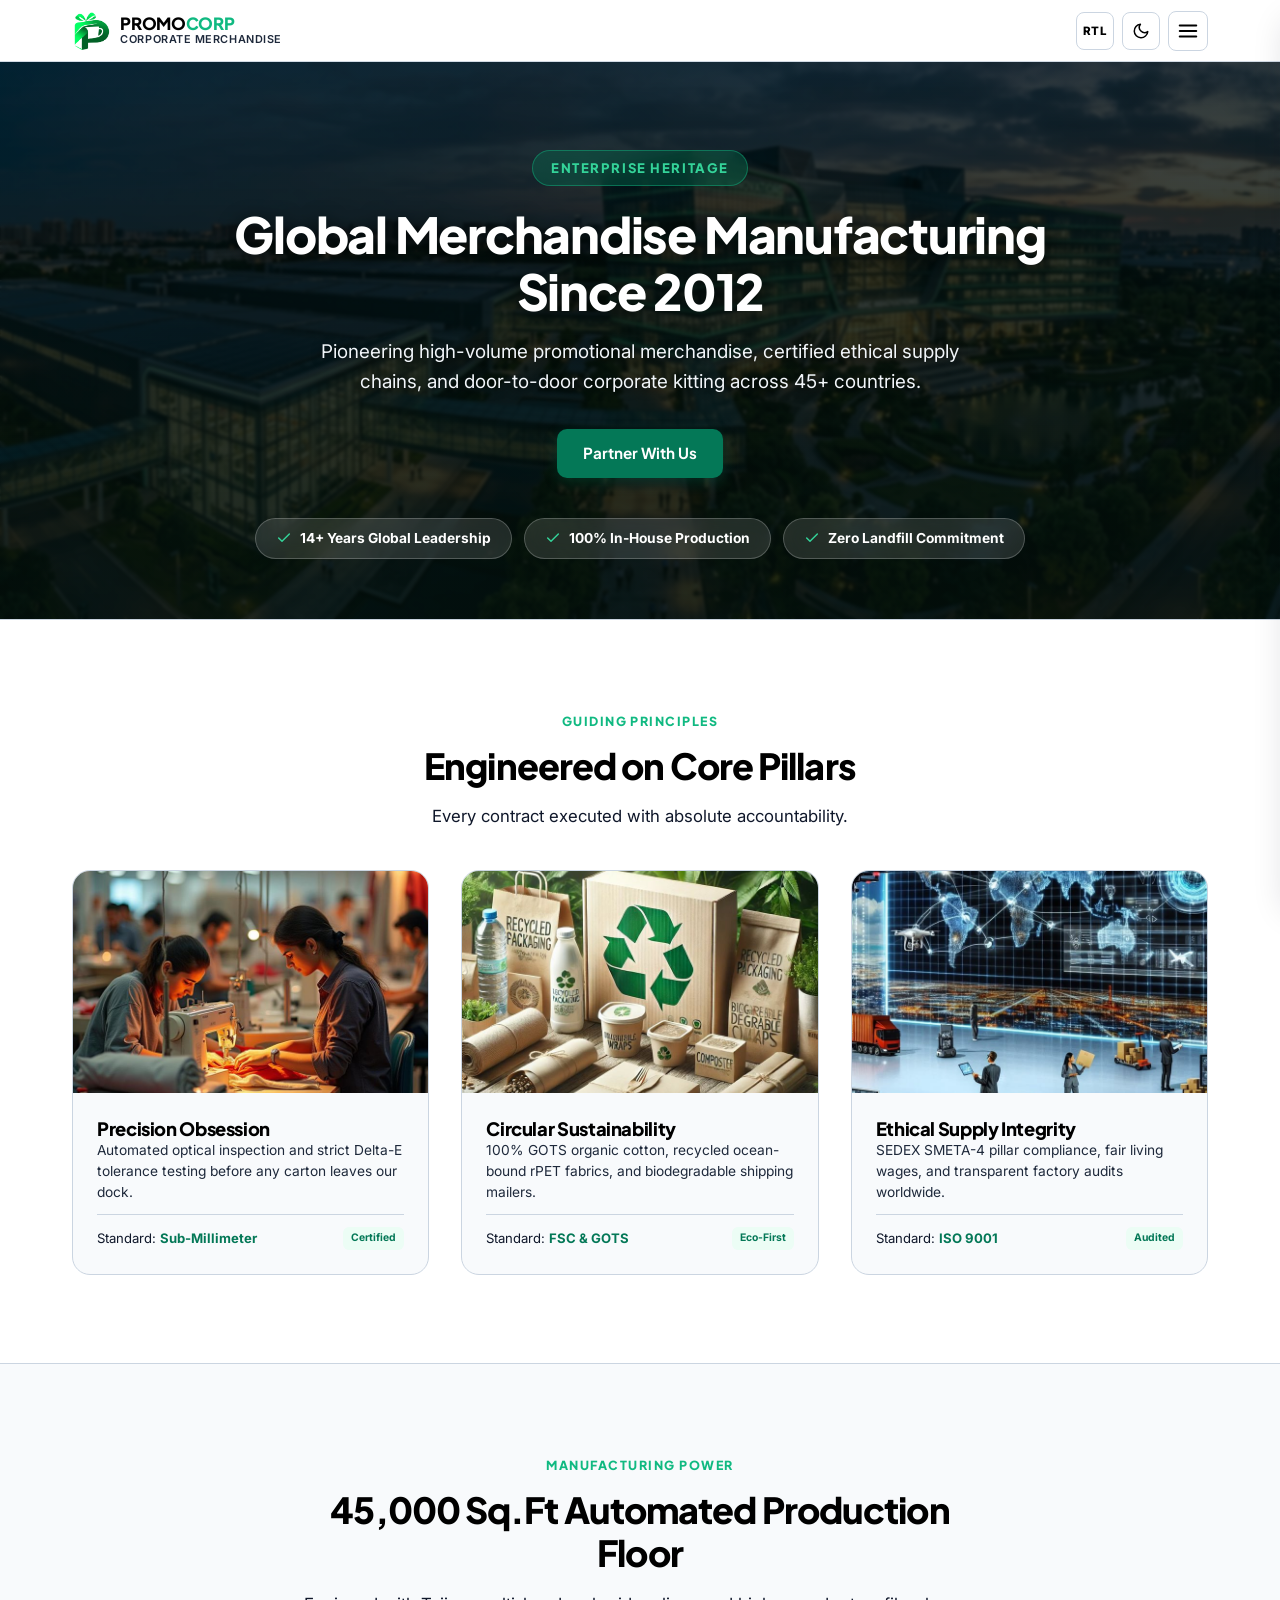
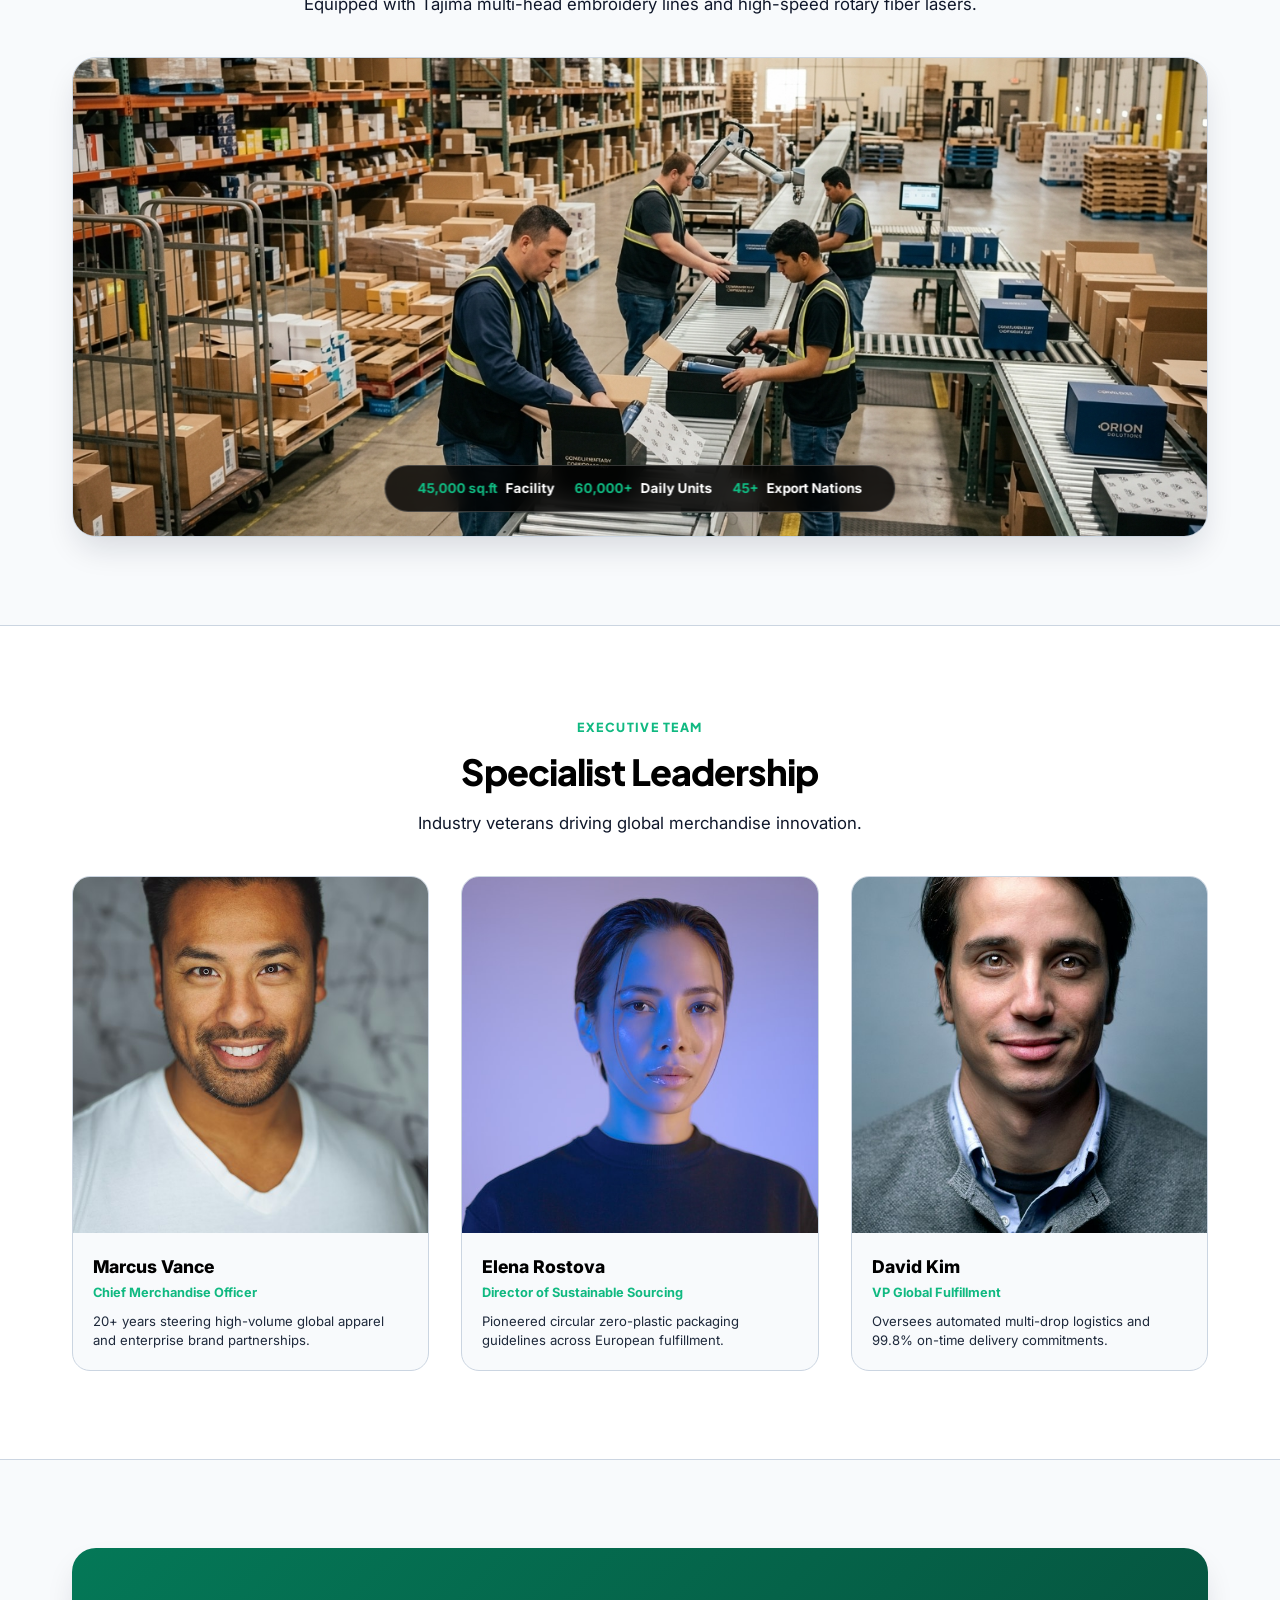
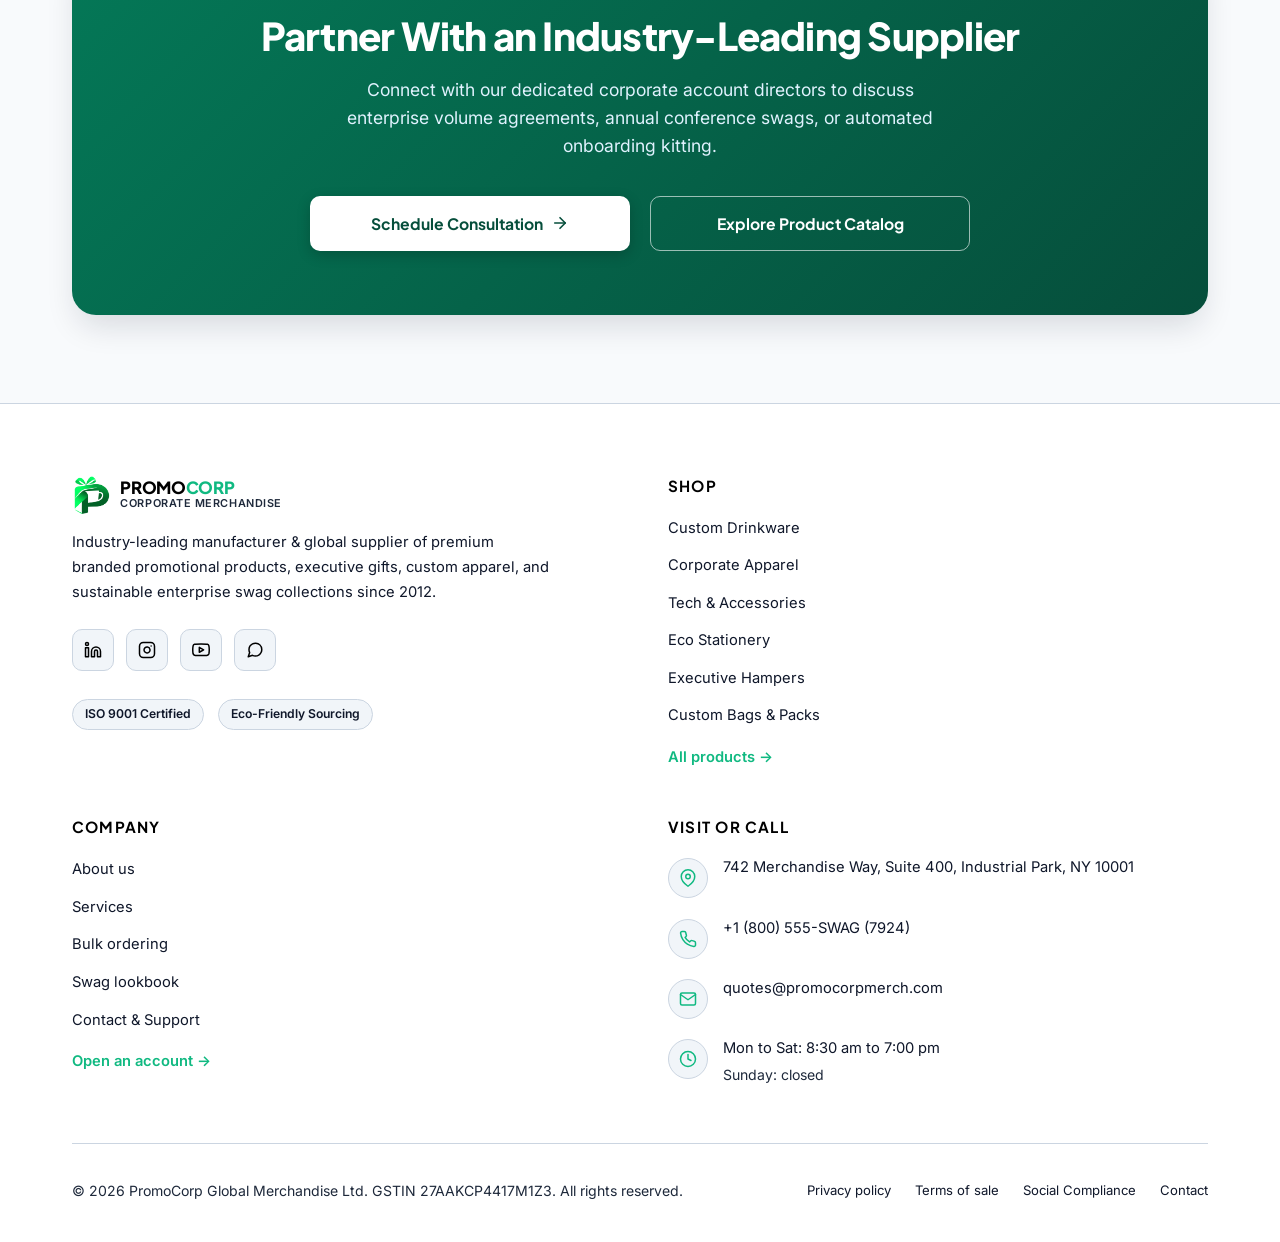
==== commit 7e63e8fe: "update" ====
--- a/about.html
+++ b/about.html
@@ -480,29 +480,40 @@
 
           <!-- Social Media Icons (Reference Model) -->
           <div class="footer-social-row">
-            <a href="https://linkedin.com" class="footer-social-btn" aria-label="LinkedIn" target="_blank" rel="noopener">
-              <svg viewBox="0 0 24 24" fill="none" stroke="currentColor" stroke-width="2" stroke-linecap="round" stroke-linejoin="round">
+            <a href="https://linkedin.com" class="footer-social-btn" aria-label="LinkedIn" target="_blank"
+              rel="noopener">
+              <svg viewBox="0 0 24 24" fill="none" stroke="currentColor" stroke-width="2" stroke-linecap="round"
+                stroke-linejoin="round">
                 <path d="M16 8a6 6 0 0 1 6 6v7h-4v-7a2 2 0 0 0-2-2 2 2 0 0 0-2 2v7h-4v-7a6 6 0 0 1 6-6z"></path>
                 <rect x="2" y="9" width="4" height="12"></rect>
                 <circle cx="4" cy="4" r="2"></circle>
               </svg>
             </a>
-            <a href="https://instagram.com" class="footer-social-btn" aria-label="Instagram" target="_blank" rel="noopener">
-              <svg viewBox="0 0 24 24" fill="none" stroke="currentColor" stroke-width="2" stroke-linecap="round" stroke-linejoin="round">
+            <a href="https://instagram.com" class="footer-social-btn" aria-label="Instagram" target="_blank"
+              rel="noopener">
+              <svg viewBox="0 0 24 24" fill="none" stroke="currentColor" stroke-width="2" stroke-linecap="round"
+                stroke-linejoin="round">
                 <rect x="2" y="2" width="20" height="20" rx="5" ry="5"></rect>
                 <path d="M16 11.37A4 4 0 1 1 12.63 8 4 4 0 0 1 16 11.37z"></path>
                 <line x1="17.5" y1="6.5" x2="17.51" y2="6.5"></line>
               </svg>
             </a>
             <a href="https://youtube.com" class="footer-social-btn" aria-label="YouTube" target="_blank" rel="noopener">
-              <svg viewBox="0 0 24 24" fill="none" stroke="currentColor" stroke-width="2" stroke-linecap="round" stroke-linejoin="round">
-                <path d="M22.54 6.42a2.78 2.78 0 0 0-1.94-2C18.88 4 12 4 12 4s-6.88 0-8.6.46a2.78 2.78 0 0 0-1.94 2A29 29 0 0 0 1 11.75a29 29 0 0 0 .46 5.33A2.78 2.78 0 0 0 3.4 19c1.72.46 8.6.46 8.6.46s6.88 0 8.6-.46a2.78 2.78 0 0 0 1.94-2 29 29 0 0 0 .46-5.25 29 29 0 0 0-.46-5.33z"></path>
+              <svg viewBox="0 0 24 24" fill="none" stroke="currentColor" stroke-width="2" stroke-linecap="round"
+                stroke-linejoin="round">
+                <path
+                  d="M22.54 6.42a2.78 2.78 0 0 0-1.94-2C18.88 4 12 4 12 4s-6.88 0-8.6.46a2.78 2.78 0 0 0-1.94 2A29 29 0 0 0 1 11.75a29 29 0 0 0 .46 5.33A2.78 2.78 0 0 0 3.4 19c1.72.46 8.6.46 8.6.46s6.88 0 8.6-.46a2.78 2.78 0 0 0 1.94-2 29 29 0 0 0 .46-5.25 29 29 0 0 0-.46-5.33z">
+                </path>
                 <polygon points="9.75 15.02 15.5 11.75 9.75 8.48 9.75 15.02"></polygon>
               </svg>
             </a>
-            <a href="https://wa.me/18005557924" class="footer-social-btn" aria-label="WhatsApp" target="_blank" rel="noopener">
-              <svg viewBox="0 0 24 24" fill="none" stroke="currentColor" stroke-width="2" stroke-linecap="round" stroke-linejoin="round">
-                <path d="M21 11.5a8.38 8.38 0 0 1-.9 3.8 8.5 8.5 0 0 1-7.6 4.7 8.38 8.38 0 0 1-3.8-.9L3 21l1.9-5.7a8.38 8.38 0 0 1-.9-3.8 8.5 8.5 0 0 1 4.7-7.6 8.38 8.38 0 0 1 3.8-.9h.5a8.48 8.48 0 0 1 8 8v.5z"></path>
+            <a href="https://wa.me/18005557924" class="footer-social-btn" aria-label="WhatsApp" target="_blank"
+              rel="noopener">
+              <svg viewBox="0 0 24 24" fill="none" stroke="currentColor" stroke-width="2" stroke-linecap="round"
+                stroke-linejoin="round">
+                <path
+                  d="M21 11.5a8.38 8.38 0 0 1-.9 3.8 8.5 8.5 0 0 1-7.6 4.7 8.38 8.38 0 0 1-3.8-.9L3 21l1.9-5.7a8.38 8.38 0 0 1-.9-3.8 8.5 8.5 0 0 1 4.7-7.6 8.38 8.38 0 0 1 3.8-.9h.5a8.48 8.48 0 0 1 8 8v.5z">
+                </path>
               </svg>
             </a>
           </div>
@@ -606,7 +617,8 @@
 
       <!-- Bottom Bar -->
       <div class="footer-bottom">
-        <p class="footer-copy">&copy; 2026 PromoCorp Global Merchandise Ltd. GSTIN 27AAKCP4417M1Z3. All rights reserved.</p>
+        <p class="footer-copy">&copy; 2026 PromoCorp Global Merchandise Ltd. GSTIN 27AAKCP4417M1Z3. All rights reserved.
+        </p>
         <div class="footer-bottom-links">
           <a href="contact.html#privacy" class="footer-link">Privacy policy</a>
           <a href="contact.html#terms" class="footer-link">Terms of sale</a>
--- a/assets/css/style.css
+++ b/assets/css/style.css
@@ -1617,7 +1617,7 @@
 
 .eco-grid {
   display: grid;
-  grid-template-columns: 0.9fr 1.1fr;
+  grid-template-columns: minmax(0, 0.95fr) minmax(0, 1.05fr);
   gap: 3.5rem;
   align-items: center;
 }
@@ -1628,25 +1628,61 @@
   overflow: hidden;
   border: 1px solid var(--border-color);
   box-shadow: var(--shadow-lg);
+  min-width: 0;
+  width: 100%;
 }
 
 .eco-visual-box img {
   width: 100%;
   height: 440px;
   object-fit: cover;
+  display: block;
+}
+
+.eco-content-col {
+  min-width: 0;
+  width: 100%;
+  display: flex;
+  flex-direction: column;
+  align-items: flex-start;
+  text-align: left;
+}
+
+.eco-content-col .section-title {
+  max-width: 100%;
+  word-break: break-word;
+  overflow-wrap: break-word;
+  line-height: 1.25;
+  margin-bottom: 1.15rem;
+}
+
+.eco-content-col .section-subtitle,
+.eco-subtitle {
+  max-width: 100%;
+  width: 100%;
+  font-size: 1.05rem;
+  line-height: 1.7;
+  color: var(--text-muted);
+  text-align: left;
+  text-wrap: pretty;
+  word-break: normal;
+  overflow-wrap: break-word;
+  margin-bottom: 0;
 }
 
 .eco-pills-row {
   display: flex;
   flex-wrap: wrap;
+  align-items: center;
   gap: 0.65rem;
   margin: 1.75rem 0 2.25rem 0;
+  max-width: 100%;
 }
 
 .eco-pill {
   display: inline-flex;
   align-items: center;
-  gap: 0.4rem;
+  gap: 0.45rem;
   padding: 0.45rem 0.9rem;
   background-color: var(--bg-surface);
   border: 1px solid var(--border-color);
@@ -1654,12 +1690,20 @@
   font-size: 0.82rem;
   font-weight: 700;
   color: var(--text-main);
+  max-width: 100%;
+  box-sizing: border-box;
 }
 
 .eco-pill svg {
   width: 16px;
   height: 16px;
+  flex-shrink: 0;
   color: var(--color-accent);
+}
+
+.eco-pill span {
+  white-space: normal;
+  word-break: break-word;
 }
 
 /* ==========================================================================
@@ -2694,7 +2738,8 @@
 }
 
 .prod-spotlight-badge {
-  display: inline-block;
+  display: inline-flex;
+  align-items: center;
   font-family: var(--font-heading);
   font-size: 0.72rem;
   font-weight: 800;
@@ -2703,11 +2748,12 @@
   color: #34d399;
   background: rgba(4, 120, 87, 0.45);
   border: 1px solid rgba(16, 185, 129, 0.5);
-  padding: 0.25rem 0.75rem;
+  padding: 0.28rem 0.75rem;
   border-radius: 9999px;
-  margin-bottom: 0.65rem;
+  margin-bottom: 0.75rem;
   backdrop-filter: blur(8px);
   -webkit-backdrop-filter: blur(8px);
+  line-height: 1.2;
   transition: transform var(--transition-fast), background var(--transition-fast), color var(--transition-fast);
 }
 
@@ -2721,11 +2767,18 @@
   font-family: var(--font-heading);
   font-size: 1.25rem;
   font-weight: 800;
-  line-height: 1.25;
+  line-height: 1.3;
   letter-spacing: -0.015em;
   color: #ffffff !important;
   text-shadow: 0 2px 10px rgba(0, 0, 0, 0.85);
   margin: 0;
+  width: 100%;
+  min-height: 2.6em;
+  display: flex;
+  flex-direction: column;
+  justify-content: flex-start;
+  align-items: flex-start;
+  text-align: left;
   transition: color var(--transition-fast);
 }
 
@@ -2750,6 +2803,9 @@
   }
   .prod-spotlight-img-box {
     aspect-ratio: 16 / 11;
+  }
+  .prod-spotlight-title {
+    min-height: auto;
   }
 }
 
@@ -3998,6 +4054,42 @@
   background-color: var(--bg-surface);
 }
 
+/* Date Input Calendar Picker Indicator (Pure White in Dark Mode) */
+input[type="date"].form-input-custom {
+  position: relative;
+  cursor: pointer;
+}
+
+input[type="date"]::-webkit-calendar-picker-indicator {
+  cursor: pointer;
+  border-radius: 4px;
+  padding: 2px;
+  transition: opacity var(--transition-fast), filter var(--transition-fast);
+}
+
+html.dark input[type="date"],
+html.dark input[type="date"].form-input-custom,
+html.dark #target-delivery-date {
+  color-scheme: dark !important;
+  color: #ffffff !important;
+}
+
+html.dark input[type="date"]::-webkit-calendar-picker-indicator,
+html.dark #target-delivery-date::-webkit-calendar-picker-indicator {
+  background-image: url("data:image/svg+xml,%3Csvg xmlns='http://www.w3.org/2000/svg' width='20' height='20' viewBox='0 0 24 24' fill='none' stroke='%23ffffff' stroke-width='2.2' stroke-linecap='round' stroke-linejoin='round'%3E%3Crect x='3' y='4' width='18' height='18' rx='2' ry='2'%3E%3C/rect%3E%3Cline x1='16' y1='2' x2='16' y2='6'%3E%3C/line%3E%3Cline x1='8' y1='2' x2='8' y2='6'%3E%3C/line%3E%3Cline x1='3' y1='10' x2='21' y2='10'%3E%3C/line%3E%3C/svg%3E") !important;
+  background-repeat: no-repeat !important;
+  background-position: center !important;
+  background-size: 18px 18px !important;
+  cursor: pointer !important;
+  filter: none !important;
+  opacity: 1 !important;
+}
+
+html.dark input[type="date"]::-webkit-calendar-picker-indicator:hover,
+html.dark #target-delivery-date::-webkit-calendar-picker-indicator:hover {
+  opacity: 0.8 !important;
+}
+
 .artwork-dropzone {
   position: relative;
   background-color: var(--bg-subtle);
--- a/assets/css/responsive.css
+++ b/assets/css/responsive.css
@@ -62,6 +62,16 @@
   .footer-col-contact,
   .footer-newsletter-col {
     grid-column: span 1 !important;
+  }
+
+  /* Eco Section Tablet Sizing for iPad Pro 13, iPad Pro, Surface Pro */
+  .eco-grid {
+    grid-template-columns: minmax(0, 1fr) minmax(0, 1fr) !important;
+    gap: 2.5rem !important;
+  }
+
+  .eco-visual-box img {
+    height: 380px !important;
   }
 }
 
@@ -576,6 +586,16 @@
     padding: 1.75rem 1.25rem;
   }
 
+  .eco-pills-row {
+    gap: 0.5rem;
+    margin: 1.25rem 0 1.75rem 0;
+  }
+
+  .eco-pill {
+    font-size: 0.78rem;
+    padding: 0.4rem 0.75rem;
+  }
+
   .btn-group-pair,
   .hero-actions,
   .cta-btn-group,
